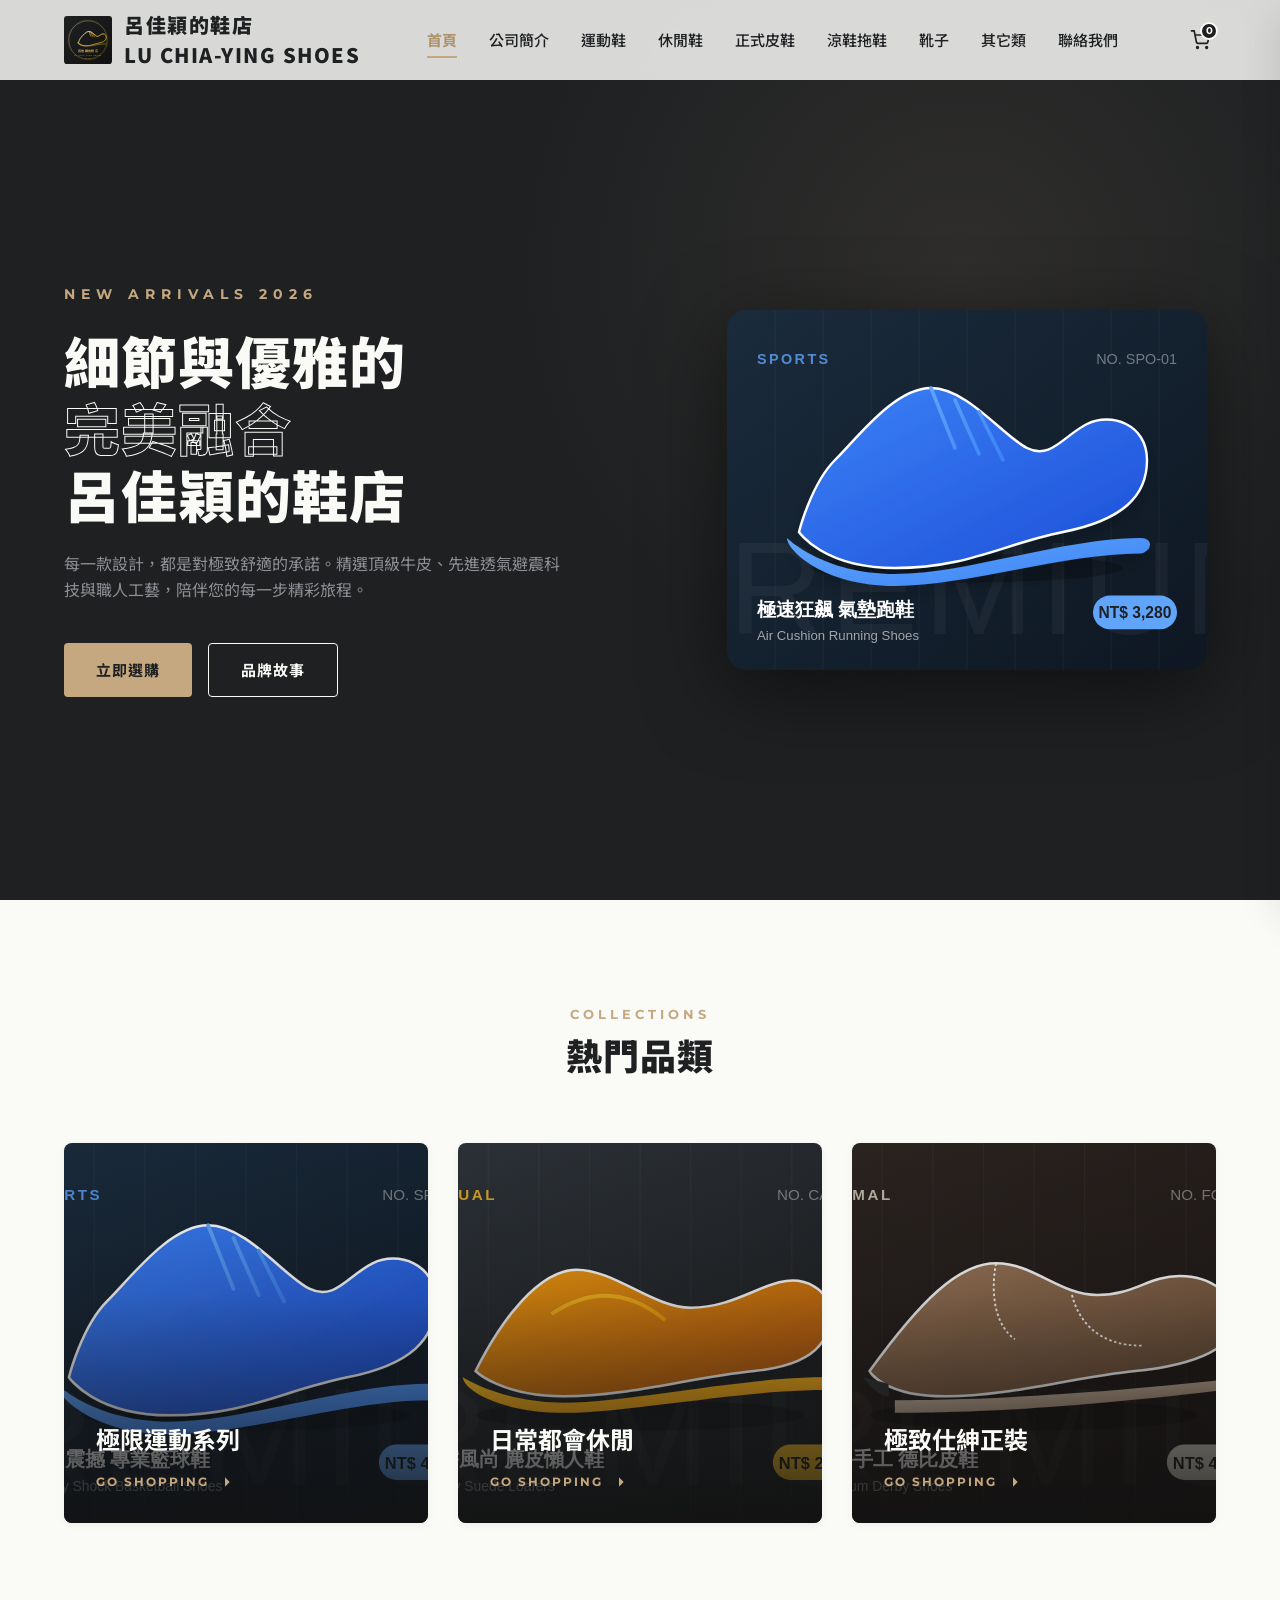
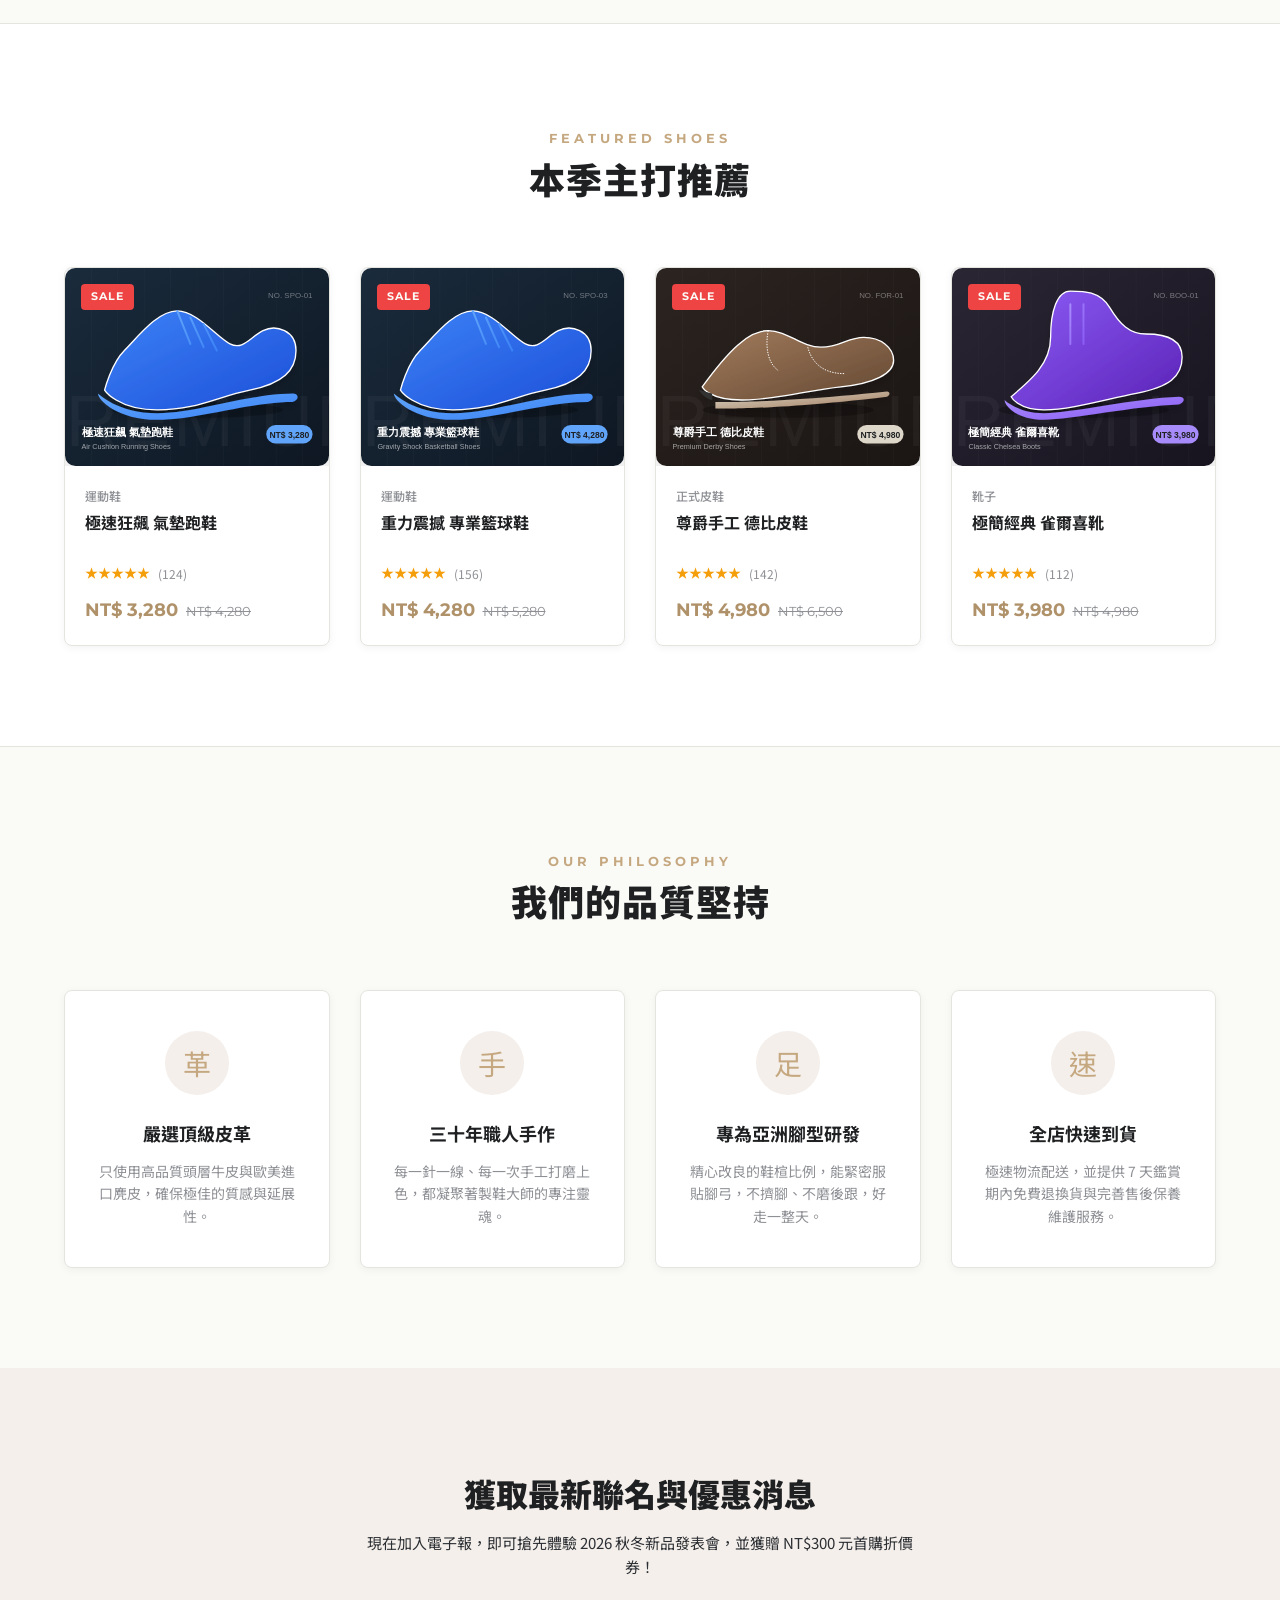
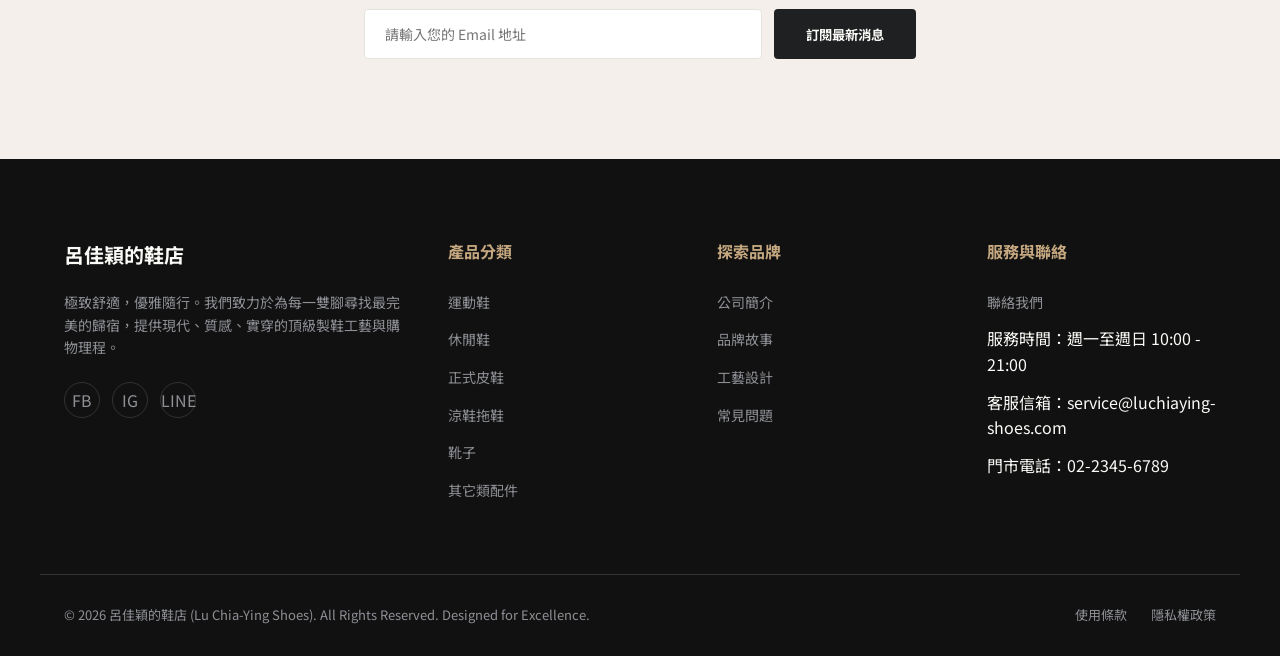
==== index.html @ e70932eb "Add files via upload" ====
<!DOCTYPE html>
<html lang="zh-TW">
<head>
  <meta charset="UTF-8">
  <meta name="viewport" content="width=device-width, initial-scale=1.0">
  <title>呂佳穎的鞋店 | 質感履精品館 - 每一雙好鞋都是完美的起點</title>
  <meta name="description" content="呂佳穎的鞋店為您精選頂級運動鞋、休閒鞋、正式皮鞋、涼鞋拖鞋與工裝靴。職人手工打造，兼具卓越舒適性與現代極簡美學。全店免運，立即選購！">
  <link rel="stylesheet" href="css/style.css">
  <link rel="icon" href="assets/images/brand_logo.svg" type="image/svg+xml">
</head>
<body id="page-home">

  <!-- Header -->
  <header>
    <div class="container navbar">
      <a href="index.html" class="logo">
        <img src="assets/images/brand_logo.svg" alt="呂佳穎的鞋店">
        <div>
          <span>呂佳穎的鞋店</span>
          <span class="logo-sub">LU CHIA-YING SHOES</span>
        </div>
      </a>
      <nav class="nav-links" id="nav-links">
        <a href="index.html" class="active" id="nav-home">首頁</a>
        <a href="about.html" id="nav-about">公司簡介</a>
        <a href="sports.html" id="nav-sports">運動鞋</a>
        <a href="casual.html" id="nav-casual">休閒鞋</a>
        <a href="formal.html" id="nav-formal">正式皮鞋</a>
        <a href="sandals.html" id="nav-sandals">涼鞋拖鞋</a>
        <a href="boots.html" id="nav-boots">靴子</a>
        <a href="others.html" id="nav-others">其它類</a>
        <a href="contact.html" id="nav-contact">聯絡我們</a>
      </nav>
      <div class="nav-actions">
        <a href="#" class="nav-btn" id="cart-open-btn">
          <svg xmlns="http://www.w3.org/2000/svg" viewBox="0 0 24 24" width="20" height="20" fill="none" stroke="currentColor" stroke-width="2">
            <circle cx="9" cy="21" r="1"/>
            <circle cx="20" cy="21" r="1"/>
            <path d="M1 1h4l2.68 13.39a2 2 0 0 0 2 1.61h9.72a2 2 0 0 0 2-1.61L23 6H6"/>
          </svg>
          <span class="cart-count">0</span>
        </a>
        <div class="menu-toggle" id="menu-toggle">
          <span></span>
          <span></span>
          <span></span>
        </div>
      </div>
    </div>
  </header>

  <!-- Hero Section -->
  <section class="hero">
    <div class="hero-bg-accent"></div>
    <div class="container hero-grid">
      <div class="hero-content">
        <div class="hero-subtitle">NEW ARRIVALS 2026</div>
        <h1 class="hero-title">
          細節與優雅的<span>完美融合</span>
          呂佳穎的鞋店
        </h1>
        <p class="hero-desc">
          每一款設計，都是對極致舒適的承諾。精選頂級牛皮、先進透氣避震科技與職人工藝，陪伴您的每一步精彩旅程。
        </p>
        <div class="btn-group">
          <a href="sports.html" class="btn btn-primary">立即選購</a>
          <a href="about.html" class="btn btn-outline">品牌故事</a>
        </div>
      </div>
      <div class="hero-image">
        <img src="assets/images/sports_1.svg" alt="主打鞋款">
      </div>
    </div>
  </section>

  <!-- Popular Collections -->
  <section class="section">
    <div class="container">
      <div class="section-title-wrap">
        <span class="section-subtitle">COLLECTIONS</span>
        <h2 class="section-title">熱門品類</h2>
      </div>
      <div class="collections-grid">
        <div class="collection-card" onclick="window.location.href='sports.html'">
          <img src="assets/images/sports_3.svg" class="collection-img" alt="運動系列">
          <div class="collection-overlay">
            <h3 class="collection-title">極限運動系列</h3>
            <span class="collection-link">GO SHOPPING <svg viewBox="0 0 24 24"><path d="M5 12h14M12 5l7 7-7 7"/></svg></span>
          </div>
        </div>
        <div class="collection-card" onclick="window.location.href='casual.html'">
          <img src="assets/images/casual_2.svg" class="collection-img" alt="日常休閒">
          <div class="collection-overlay">
            <h3 class="collection-title">日常都會休閒</h3>
            <span class="collection-link">GO SHOPPING <svg viewBox="0 0 24 24"><path d="M5 12h14M12 5l7 7-7 7"/></svg></span>
          </div>
        </div>
        <div class="collection-card" onclick="window.location.href='formal.html'">
          <img src="assets/images/formal_1.svg" class="collection-img" alt="商務正裝">
          <div class="collection-overlay">
            <h3 class="collection-title">極致仕紳正裝</h3>
            <span class="collection-link">GO SHOPPING <svg viewBox="0 0 24 24"><path d="M5 12h14M12 5l7 7-7 7"/></svg></span>
          </div>
        </div>
      </div>
    </div>
  </section>

  <!-- Featured Products -->
  <section class="section" style="background-color: var(--bg-white); border-top: 1px solid var(--border-color); border-bottom: 1px solid var(--border-color);">
    <div class="container">
      <div class="section-title-wrap">
        <span class="section-subtitle">FEATURED SHOES</span>
        <h2 class="section-title">本季主打推薦</h2>
      </div>
      <div class="products-grid" id="featured-products-grid">
        <!-- Rendered dynamically by main.js -->
      </div>
    </div>
  </section>

  <!-- Brand Philosophy / Core Values -->
  <section class="section">
    <div class="container">
      <div class="section-title-wrap">
        <span class="section-subtitle">OUR PHILOSOPHY</span>
        <h2 class="section-title">我們的品質堅持</h2>
      </div>
      <div class="features-grid">
        <div class="feature-item">
          <div class="feature-icon">革</div>
          <h3 class="feature-title">嚴選頂級皮革</h3>
          <p class="feature-desc">只使用高品質頭層牛皮與歐美進口麂皮，確保極佳的質感與延展性。</p>
        </div>
        <div class="feature-item">
          <div class="feature-icon">手</div>
          <h3 class="feature-title">三十年職人手作</h3>
          <p class="feature-desc">每一針一線、每一次手工打磨上色，都凝聚著製鞋大師的專注靈魂。</p>
        </div>
        <div class="feature-item">
          <div class="feature-icon">足</div>
          <h3 class="feature-title">專為亞洲腳型研發</h3>
          <p class="feature-desc">精心改良的鞋楦比例，能緊密服貼腳弓，不擠腳、不磨後跟，好走一整天。</p>
        </div>
        <div class="feature-item">
          <div class="feature-icon">速</div>
          <h3 class="feature-title">全店快速到貨</h3>
          <p class="feature-desc">極速物流配送，並提供 7 天鑑賞期內免費退換貨與完善售後保養維護服務。</p>
        </div>
      </div>
    </div>
  </section>

  <!-- Newsletter Section -->
  <section class="section newsletter">
    <div class="container newsletter-wrap">
      <h3>獲取最新聯名與優惠消息</h3>
      <p>現在加入電子報，即可搶先體驗 2026 秋冬新品發表會，並獲贈 NT$300 元首購折價券！</p>
      <form class="newsletter-form">
        <input type="email" placeholder="請輸入您的 Email 地址" required>
        <button type="submit">訂閱最新消息</button>
      </form>
    </div>
  </section>

  <!-- Footer -->
  <footer>
    <div class="container footer-grid">
      <div class="footer-about">
        <h4>呂佳穎的鞋店</h4>
        <p>極致舒適，優雅隨行。我們致力於為每一雙腳尋找最完美的歸宿，提供現代、質感、實穿的頂級製鞋工藝與購物理程。</p>
        <div class="footer-socials">
          <a href="#" class="social-link">FB</a>
          <a href="#" class="social-link">IG</a>
          <a href="#" class="social-link">LINE</a>
        </div>
      </div>
      <div class="footer-links-col">
        <h5>產品分類</h5>
        <ul>
          <li><a href="sports.html">運動鞋</a></li>
          <li><a href="casual.html">休閒鞋</a></li>
          <li><a href="formal.html">正式皮鞋</a></li>
          <li><a href="sandals.html">涼鞋拖鞋</a></li>
          <li><a href="boots.html">靴子</a></li>
          <li><a href="others.html">其它類配件</a></li>
        </ul>
      </div>
      <div class="footer-links-col">
        <h5>探索品牌</h5>
        <ul>
          <li><a href="about.html">公司簡介</a></li>
          <li><a href="about.html#story">品牌故事</a></li>
          <li><a href="about.html#philosophy">工藝設計</a></li>
          <li><a href="contact.html#faq">常見問題</a></li>
        </ul>
      </div>
      <div class="footer-links-col">
        <h5>服務與聯絡</h5>
        <ul>
          <li><a href="contact.html">聯絡我們</a></li>
          <li>服務時間：週一至週日 10:00 - 21:00</li>
          <li>客服信箱：service@luchiaying-shoes.com</li>
          <li>門市電話：02-2345-6789</li>
        </ul>
      </div>
    </div>
    <div class="container footer-bottom">
      <p>&copy; 2026 呂佳穎的鞋店 (Lu Chia-Ying Shoes). All Rights Reserved. Designed for Excellence.</p>
      <div class="footer-bottom-links">
        <a href="#">使用條款</a>
        <a href="#">隱私權政策</a>
      </div>
    </div>
  </footer>

  <!-- Cart Drawer Overlay -->
  <div class="cart-drawer-overlay" id="cart-drawer-overlay"></div>

  <!-- Cart Drawer -->
  <div class="cart-drawer" id="cart-drawer">
    <div class="cart-header">
      <span class="cart-title">購物車清單</span>
      <span class="cart-close-btn" id="cart-close-btn">&times;</span>
    </div>
    <div class="cart-items-wrap" id="cart-items-wrap">
      <!-- Dynamic cart items -->
    </div>
    <div class="cart-footer">
      <div class="cart-subtotal">
        <span>商品小計:</span>
        <span class="cart-subtotal-price" id="cart-subtotal-price">NT$ 0</span>
      </div>
      <button class="btn btn-checkout" id="checkout-btn">立即結帳</button>
    </div>
  </div>

  <!-- Scripts -->
  <script src="js/products-data.js"></script>
  <script src="js/main.js"></script>
</body>
</html>
---- css/style.css ----
/* import Google Fonts for Montserrat & Noto Sans TC */
@import url('https://fonts.googleapis.com/css2?family=Montserrat:wght@300;400;500;600;700;800;900&family=Noto+Sans+TC:wght@300;400;500;700;900&display=swap');

:root {
  --primary: #1E2022;
  --primary-light: #2C2F33;
  --accent: #C5A880;
  --accent-hover: #B0926A;
  --accent-light: #F4EFEB;
  --bg-light: #FAFAF7;
  --bg-white: #FFFFFF;
  --bg-dark: #111111;
  --text-dark: #1E2022;
  --text-light: #FAFAF7;
  --text-muted: #8E9095;
  --border-color: #E5E5E0;
  --border-color-dark: #333333;
  
  --font-en: 'Montserrat', sans-serif;
  --font-zh: 'Noto Sans TC', sans-serif;
  
  --transition: all 0.3s cubic-bezier(0.4, 0, 0.2, 1);
  --shadow-sm: 0 2px 8px rgba(0,0,0,0.05);
  --shadow-md: 0 8px 24px rgba(0,0,0,0.08);
  --shadow-lg: 0 16px 40px rgba(0,0,0,0.12);
  --blur: blur(12px);
}

/* Base Styles */
* {
  box-sizing: border-box;
  margin: 0;
  padding: 0;
}

body {
  font-family: var(--font-zh);
  background-color: var(--bg-light);
  color: var(--text-dark);
  line-height: 1.6;
  overflow-x: hidden;
}

a {
  text-decoration: none;
  color: inherit;
  transition: var(--transition);
}

ul {
  list-style: none;
}

img, svg {
  max-width: 100%;
  height: auto;
  display: block;
}

button, input, select, textarea {
  font-family: inherit;
  border: none;
  outline: none;
  background: none;
}

/* Custom Scrollbar */
::-webkit-scrollbar {
  width: 8px;
}
::-webkit-scrollbar-track {
  background: var(--bg-light);
}
::-webkit-scrollbar-thumb {
  background: var(--text-muted);
  border-radius: 4px;
}
::-webkit-scrollbar-thumb:hover {
  background: var(--primary);
}

/* Typography Utility */
.en {
  font-family: var(--font-en);
}

/* Container */
.container {
  width: 100%;
  max-width: 1200px;
  margin: 0 auto;
  padding: 0 24px;
}

/* Header & Navigation */
header {
  position: fixed;
  top: 0;
  left: 0;
  width: 100%;
  z-index: 100;
  background: rgba(250, 250, 247, 0.85);
  backdrop-filter: var(--blur);
  -webkit-backdrop-filter: var(--blur);
  border-bottom: 1px border var(--border-color);
  transition: var(--transition);
}

header.scrolled {
  background: rgba(250, 250, 247, 0.95);
  box-shadow: var(--shadow-sm);
  padding: 8px 0;
}

header .navbar {
  display: flex;
  justify-content: space-between;
  align-items: center;
  height: 80px;
  transition: var(--transition);
}

header.scrolled .navbar {
  height: 64px;
}

.logo {
  display: flex;
  align-items: center;
  gap: 12px;
}

.logo img, .logo svg {
  height: 48px;
  width: 48px;
}

.logo span {
  font-size: 20px;
  font-weight: 900;
  letter-spacing: 1.5px;
  color: var(--primary);
}

.logo-sub {
  font-size: 10px;
  display: block;
  font-weight: 500;
  letter-spacing: 3px;
  color: var(--text-muted);
  margin-top: -2px;
}

.nav-links {
  display: flex;
  align-items: center;
  gap: 32px;
}

.nav-links a {
  font-size: 15px;
  font-weight: 500;
  color: var(--primary);
  position: relative;
  padding: 6px 0;
}

.nav-links a::after {
  content: '';
  position: absolute;
  bottom: 0;
  left: 0;
  width: 0;
  height: 2px;
  background-color: var(--accent);
  transition: var(--transition);
}

.nav-links a:hover::after,
.nav-links a.active::after {
  width: 100%;
}

.nav-links a.active {
  color: var(--accent-hover);
  font-weight: 700;
}

.nav-actions {
  display: flex;
  align-items: center;
  gap: 20px;
}

.nav-btn {
  font-size: 20px;
  color: var(--primary);
  cursor: pointer;
  position: relative;
  padding: 6px;
  border-radius: 50%;
  transition: var(--transition);
}

.nav-btn:hover {
  background-color: rgba(0,0,0,0.05);
  color: var(--accent);
}

.cart-count {
  position: absolute;
  top: -2px;
  right: -2px;
  background-color: var(--primary);
  color: var(--bg-light);
  font-family: var(--font-en);
  font-size: 10px;
  font-weight: 700;
  width: 18px;
  height: 18px;
  border-radius: 50%;
  display: flex;
  align-items: center;
  justify-content: center;
  border: 2px solid var(--bg-light);
  transition: var(--transition);
}

.menu-toggle {
  display: none;
  flex-direction: column;
  gap: 6px;
  cursor: pointer;
}

.menu-toggle span {
  display: block;
  width: 24px;
  height: 2px;
  background-color: var(--primary);
  transition: var(--transition);
}

/* Hero Section */
.hero {
  position: relative;
  height: 100vh;
  min-height: 600px;
  background-color: var(--primary);
  color: var(--text-light);
  display: flex;
  align-items: center;
  overflow: hidden;
  padding-top: 80px;
}

.hero-bg-accent {
  position: absolute;
  top: -20%;
  right: -10%;
  width: 70vw;
  height: 70vw;
  background: radial-gradient(circle, rgba(197, 168, 128, 0.1) 0%, rgba(0,0,0,0) 70%);
  z-index: 1;
}

.hero-grid {
  display: grid;
  grid-template-columns: 1.1fr 0.9fr;
  align-items: center;
  gap: 48px;
  position: relative;
  z-index: 2;
  width: 100%;
}

.hero-content {
  opacity: 0;
  transform: translateY(30px);
  animation: slideUp 1s 0.2s forwards cubic-bezier(0.4, 0, 0.2, 1);
}

.hero-subtitle {
  font-family: var(--font-en);
  font-weight: 700;
  font-size: 14px;
  letter-spacing: 6px;
  color: var(--accent);
  margin-bottom: 20px;
  text-transform: uppercase;
}

.hero-title {
  font-size: 56px;
  line-height: 1.2;
  font-weight: 900;
  margin-bottom: 24px;
  letter-spacing: 1px;
}

.hero-title span {
  display: block;
  color: transparent;
  -webkit-text-stroke: 1px var(--text-light);
}

.hero-desc {
  font-size: 16px;
  color: var(--text-muted);
  margin-bottom: 40px;
  max-width: 500px;
}

.btn-group {
  display: flex;
  gap: 16px;
}

.btn {
  display: inline-flex;
  align-items: center;
  justify-content: center;
  padding: 14px 32px;
  border-radius: 4px;
  font-weight: 700;
  font-size: 15px;
  letter-spacing: 1px;
  cursor: pointer;
  transition: var(--transition);
}

.btn-primary {
  background-color: var(--accent);
  color: var(--primary);
}

.btn-primary:hover {
  background-color: var(--accent-hover);
  transform: translateY(-2px);
  box-shadow: 0 8px 20px rgba(197, 168, 128, 0.3);
}

.btn-outline {
  border: 1.5px solid var(--text-light);
  color: var(--text-light);
}

.btn-outline:hover {
  background-color: var(--text-light);
  color: var(--primary);
  transform: translateY(-2px);
}

.hero-image {
  position: relative;
  display: flex;
  justify-content: center;
  align-items: center;
  opacity: 0;
  transform: scale(0.9);
  animation: fadeIn 1s 0.5s forwards cubic-bezier(0.4, 0, 0.2, 1);
}

.hero-image img, .hero-image svg {
  width: 100%;
  max-width: 480px;
  filter: drop-shadow(0 20px 40px rgba(0,0,0,0.5));
  animation: float 6s ease-in-out infinite;
}

/* Section Common Styling */
.section {
  padding: 100px 0;
}

.section-title-wrap {
  text-align: center;
  margin-bottom: 60px;
}

.section-subtitle {
  font-family: var(--font-en);
  font-size: 13px;
  font-weight: 700;
  color: var(--accent);
  letter-spacing: 4px;
  margin-bottom: 12px;
  text-transform: uppercase;
}

.section-title {
  font-size: 36px;
  font-weight: 900;
  color: var(--primary);
  letter-spacing: 1px;
}

/* Category Quick Navigation on Homepage */
.collections-grid {
  display: grid;
  grid-template-columns: repeat(3, 1fr);
  gap: 30px;
}

.collection-card {
  position: relative;
  height: 380px;
  border-radius: 8px;
  overflow: hidden;
  box-shadow: var(--shadow-sm);
  cursor: pointer;
}

.collection-img {
  width: 100%;
  height: 100%;
  object-fit: cover;
  transition: var(--transition);
}

.collection-card:hover .collection-img {
  transform: scale(1.08);
}

.collection-overlay {
  position: absolute;
  top: 0;
  left: 0;
  width: 100%;
  height: 100%;
  background: linear-gradient(0deg, rgba(17,17,17,0.85) 0%, rgba(17,17,17,0.2) 60%, rgba(17,17,17,0) 100%);
  display: flex;
  flex-direction: column;
  justify-content: flex-end;
  padding: 32px;
}

.collection-title {
  font-size: 24px;
  font-weight: 700;
  color: var(--text-light);
  margin-bottom: 6px;
}

.collection-link {
  font-family: var(--font-en);
  font-size: 12px;
  font-weight: 700;
  color: var(--accent);
  letter-spacing: 2px;
  display: inline-flex;
  align-items: center;
  gap: 8px;
  margin-top: 8px;
}

.collection-link svg {
  width: 16px;
  height: 16px;
  fill: currentColor;
  transition: var(--transition);
}

.collection-card:hover .collection-link svg {
  transform: translateX(4px);
}

/* Feature/Philosophy Section */
.features-grid {
  display: grid;
  grid-template-columns: repeat(4, 1fr);
  gap: 30px;
}

.feature-item {
  background: var(--bg-white);
  padding: 40px 30px;
  border-radius: 8px;
  box-shadow: var(--shadow-sm);
  text-align: center;
  transition: var(--transition);
  border: 1px solid var(--border-color);
}

.feature-item:hover {
  transform: translateY(-8px);
  box-shadow: var(--shadow-md);
  border-color: var(--accent);
}

.feature-icon {
  width: 64px;
  height: 64px;
  background-color: var(--accent-light);
  color: var(--accent);
  border-radius: 50%;
  display: flex;
  align-items: center;
  justify-content: center;
  margin: 0 auto 24px;
  font-size: 28px;
  transition: var(--transition);
}

.feature-item:hover .feature-icon {
  background-color: var(--accent);
  color: var(--primary);
}

.feature-title {
  font-size: 18px;
  font-weight: 700;
  margin-bottom: 12px;
  color: var(--primary);
}

.feature-desc {
  font-size: 14px;
  color: var(--text-muted);
}

/* Product Card Component */
.products-grid {
  display: grid;
  grid-template-columns: repeat(4, 1fr);
  gap: 30px;
}

.product-card {
  background: var(--bg-white);
  border-radius: 8px;
  overflow: hidden;
  box-shadow: var(--shadow-sm);
  border: 1px solid var(--border-color);
  transition: var(--transition);
  position: relative;
  display: flex;
  flex-direction: column;
  height: 100%;
}

.product-card:hover {
  transform: translateY(-8px);
  box-shadow: var(--shadow-lg);
  border-color: var(--accent);
}

.product-image-wrap {
  position: relative;
  aspect-ratio: 4/3;
  width: 100%;
  overflow: hidden;
  background-color: #f0f0f0;
}

.product-image-wrap img, .product-image-wrap svg {
  width: 100%;
  height: 100%;
  object-fit: cover;
  transition: var(--transition);
}

.product-card:hover .product-image-wrap img,
.product-card:hover .product-image-wrap svg {
  transform: scale(1.08);
}

.product-badge {
  position: absolute;
  top: 16px;
  left: 16px;
  background-color: var(--accent);
  color: var(--primary);
  font-family: var(--font-en);
  font-weight: 700;
  font-size: 11px;
  padding: 4px 10px;
  border-radius: 4px;
  letter-spacing: 1px;
  z-index: 2;
}

.product-badge-sale {
  background-color: #EF4444;
  color: var(--bg-light);
}

.product-actions-overlay {
  position: absolute;
  bottom: 0;
  left: 0;
  width: 100%;
  background: linear-gradient(0deg, rgba(0,0,0,0.6) 0%, rgba(0,0,0,0) 100%);
  display: flex;
  justify-content: center;
  gap: 12px;
  padding: 20px;
  opacity: 0;
  transform: translateY(20px);
  transition: var(--transition);
  z-index: 3;
}

.product-card:hover .product-actions-overlay {
  opacity: 1;
  transform: translateY(0);
}

.overlay-btn {
  background-color: var(--bg-white);
  color: var(--primary);
  width: 44px;
  height: 44px;
  border-radius: 50%;
  display: flex;
  align-items: center;
  justify-content: center;
  cursor: pointer;
  box-shadow: var(--shadow-sm);
  transition: var(--transition);
  font-size: 16px;
}

.overlay-btn:hover {
  background-color: var(--accent);
  color: var(--primary);
  transform: scale(1.1);
}

.product-info {
  padding: 20px;
  display: flex;
  flex-direction: column;
  flex-grow: 1;
}

.product-cat {
  font-size: 12px;
  font-weight: 500;
  color: var(--text-muted);
  margin-bottom: 6px;
}

.product-name {
  font-size: 16px;
  font-weight: 700;
  color: var(--primary);
  margin-bottom: 8px;
  line-height: 1.4;
  height: 44px;
  display: -webkit-box;
  -webkit-line-clamp: 2;
  -webkit-box-orient: vertical;
  overflow: hidden;
}

.product-rating {
  display: flex;
  align-items: center;
  gap: 4px;
  margin-bottom: 12px;
  font-size: 13px;
  color: #F59E0B;
}

.product-rating span {
  color: var(--text-muted);
  font-size: 12px;
  margin-left: 4px;
}

.product-price-row {
  display: flex;
  align-items: baseline;
  gap: 8px;
  margin-top: auto;
}

.price-current {
  font-family: var(--font-en);
  font-weight: 700;
  font-size: 18px;
  color: var(--accent-hover);
}

.price-original {
  font-family: var(--font-en);
  font-size: 13px;
  color: var(--text-muted);
  text-decoration: line-through;
}

/* Category Filter Layout */
.shop-layout {
  display: grid;
  grid-template-columns: 260px 1fr;
  gap: 40px;
  margin-top: 40px;
}

.shop-sidebar {
  background: var(--bg-white);
  padding: 30px;
  border-radius: 8px;
  border: 1px solid var(--border-color);
  height: fit-content;
}

.sidebar-widget {
  margin-bottom: 30px;
}

.sidebar-widget:last-child {
  margin-bottom: 0;
}

.widget-title {
  font-size: 16px;
  font-weight: 700;
  color: var(--primary);
  margin-bottom: 20px;
  padding-bottom: 10px;
  border-bottom: 2px solid var(--border-color);
}

.search-box {
  position: relative;
}

.search-box input {
  width: 100%;
  padding: 12px 40px 12px 16px;
  border: 1.5px solid var(--border-color);
  border-radius: 4px;
  font-size: 14px;
  transition: var(--transition);
  background: var(--bg-light);
}

.search-box input:focus {
  border-color: var(--accent);
  background: var(--bg-white);
}

.search-box button {
  position: absolute;
  right: 12px;
  top: 50%;
  transform: translateY(-50%);
  color: var(--text-muted);
  cursor: pointer;
}

.filter-list li {
  margin-bottom: 12px;
}

.filter-list li:last-child {
  margin-bottom: 0;
}

.filter-link {
  display: flex;
  justify-content: space-between;
  font-size: 14px;
  color: var(--text-dark);
  font-weight: 500;
}

.filter-link.active, .filter-link:hover {
  color: var(--accent-hover);
  font-weight: 700;
}

.filter-link span:last-child {
  color: var(--text-muted);
  font-size: 12px;
}

.price-slider-wrap {
  padding: 10px 0;
}

.price-slider-wrap input {
  width: 100%;
  margin-bottom: 12px;
  accent-color: var(--accent);
}

.price-label {
  display: flex;
  justify-content: space-between;
  font-family: var(--font-en);
  font-size: 13px;
  font-weight: 600;
  color: var(--primary);
}

.shop-content-header {
  display: flex;
  justify-content: space-between;
  align-items: center;
  margin-bottom: 24px;
}

.results-count {
  font-size: 14px;
  color: var(--text-muted);
}

.sort-select {
  padding: 8px 16px;
  border: 1.5px solid var(--border-color);
  border-radius: 4px;
  font-size: 14px;
  background: var(--bg-white);
  cursor: pointer;
  transition: var(--transition);
}

.sort-select:focus {
  border-color: var(--accent);
}

/* Product Detail Page Layout */
.detail-grid {
  display: grid;
  grid-template-columns: 1.1fr 0.9fr;
  gap: 60px;
  align-items: start;
}

.detail-gallery {
  background: var(--bg-white);
  padding: 40px;
  border-radius: 12px;
  border: 1px solid var(--border-color);
  box-shadow: var(--shadow-sm);
  display: flex;
  align-items: center;
  justify-content: center;
  position: sticky;
  top: 120px;
}

.detail-gallery img, .detail-gallery svg {
  width: 100%;
  max-width: 480px;
  height: auto;
  filter: drop-shadow(0 15px 30px rgba(0,0,0,0.1));
  transition: var(--transition);
}

.detail-info {
  display: flex;
  flex-direction: column;
}

.detail-tag {
  font-family: var(--font-en);
  font-size: 12px;
  font-weight: 700;
  letter-spacing: 3px;
  color: var(--accent);
  margin-bottom: 8px;
  text-transform: uppercase;
}

.detail-name {
  font-size: 32px;
  font-weight: 900;
  color: var(--primary);
  line-height: 1.3;
  margin-bottom: 8px;
}

.detail-enname {
  font-family: var(--font-en);
  font-size: 16px;
  color: var(--text-muted);
  margin-bottom: 20px;
}

.detail-meta {
  display: flex;
  align-items: center;
  gap: 24px;
  border-bottom: 1px solid var(--border-color);
  padding-bottom: 20px;
  margin-bottom: 24px;
}

.detail-price-row {
  display: flex;
  align-items: baseline;
  gap: 16px;
  margin-bottom: 24px;
}

.detail-price {
  font-family: var(--font-en);
  font-size: 28px;
  font-weight: 800;
  color: var(--accent-hover);
}

.detail-price-original {
  font-family: var(--font-en);
  font-size: 16px;
  color: var(--text-muted);
  text-decoration: line-through;
}

.detail-desc {
  font-size: 15px;
  color: var(--primary-light);
  margin-bottom: 30px;
}

.option-group {
  margin-bottom: 24px;
}

.option-title {
  font-size: 14px;
  font-weight: 700;
  color: var(--primary);
  margin-bottom: 12px;
}

.color-swatches {
  display: flex;
  gap: 12px;
}

.color-swatch {
  width: 36px;
  height: 36px;
  border-radius: 50%;
  cursor: pointer;
  border: 2px solid var(--bg-white);
  box-shadow: 0 0 0 1px var(--border-color);
  transition: var(--transition);
}

.color-swatch:hover, .color-swatch.active {
  box-shadow: 0 0 0 2px var(--accent);
  transform: scale(1.1);
}

.size-options {
  display: flex;
  flex-wrap: wrap;
  gap: 10px;
}

.size-option {
  padding: 10px 20px;
  border: 1.5px solid var(--border-color);
  border-radius: 4px;
  font-family: var(--font-en);
  font-size: 14px;
  font-weight: 600;
  cursor: pointer;
  transition: var(--transition);
}

.size-option:hover, .size-option.active {
  border-color: var(--accent);
  background-color: var(--accent-light);
  color: var(--accent-hover);
}

.quantity-add-row {
  display: flex;
  gap: 16px;
  margin-top: 32px;
  margin-bottom: 40px;
}

.quantity-selector {
  display: flex;
  align-items: center;
  border: 1.5px solid var(--border-color);
  border-radius: 4px;
  background: var(--bg-white);
  height: 52px;
}

.qty-btn {
  width: 44px;
  height: 100%;
  display: flex;
  align-items: center;
  justify-content: center;
  cursor: pointer;
  font-size: 16px;
  font-weight: 700;
  color: var(--primary);
  transition: var(--transition);
}

.qty-btn:hover {
  background-color: var(--bg-light);
}

.qty-val {
  width: 40px;
  text-align: center;
  font-family: var(--font-en);
  font-weight: 700;
  font-size: 15px;
}

.btn-add-cart {
  flex-grow: 1;
  background-color: var(--primary);
  color: var(--bg-light);
  height: 52px;
}

.btn-add-cart:hover {
  background-color: var(--accent);
  color: var(--primary);
  transform: translateY(-2px);
  box-shadow: var(--shadow-md);
}

.detail-features-list {
  background: var(--accent-light);
  padding: 30px;
  border-radius: 8px;
}

.detail-features-list h4 {
  font-size: 16px;
  font-weight: 700;
  color: var(--primary);
  margin-bottom: 16px;
}

.detail-features-list ul {
  display: grid;
  gap: 12px;
}

.detail-features-list li {
  font-size: 14px;
  display: flex;
  align-items: flex-start;
  gap: 8px;
}

.detail-features-list li::before {
  content: '✓';
  color: var(--accent-hover);
  font-weight: 700;
}

/* About Page (Brand Story) Styling */
.about-hero {
  height: 50vh;
  min-height: 400px;
  background-color: var(--primary);
  color: var(--text-light);
  display: flex;
  align-items: center;
  justify-content: center;
  text-align: center;
  position: relative;
  padding-top: 80px;
}

.about-hero-content {
  z-index: 2;
}

.about-story {
  display: grid;
  grid-template-columns: 0.9fr 1.1fr;
  gap: 60px;
  align-items: center;
}

.about-img-frame {
  position: relative;
  border-radius: 12px;
  overflow: hidden;
  box-shadow: var(--shadow-lg);
}

.about-img-frame::after {
  content: '';
  position: absolute;
  top: 15px;
  left: 15px;
  right: 15px;
  bottom: 15px;
  border: 1.5px solid var(--accent);
  border-radius: 8px;
  pointer-events: none;
}

.about-text h3 {
  font-size: 28px;
  font-weight: 800;
  color: var(--primary);
  margin-bottom: 20px;
}

.about-text p {
  font-size: 16px;
  color: var(--primary-light);
  margin-bottom: 20px;
}

/* Contact Page Form & Layout */
.contact-grid {
  display: grid;
  grid-template-columns: 0.9fr 1.1fr;
  gap: 60px;
  align-items: start;
}

.contact-info-card {
  background: var(--primary);
  color: var(--text-light);
  padding: 48px;
  border-radius: 8px;
  box-shadow: var(--shadow-lg);
}

.contact-info-card h3 {
  font-size: 24px;
  font-weight: 700;
  color: var(--accent);
  margin-bottom: 24px;
}

.info-item {
  display: flex;
  gap: 16px;
  margin-bottom: 30px;
}

.info-icon {
  font-size: 20px;
  color: var(--accent);
}

.info-item h4 {
  font-size: 15px;
  font-weight: 700;
  margin-bottom: 6px;
}

.info-item p {
  font-size: 14px;
  color: var(--text-muted);
}

.hours-grid {
  display: grid;
  gap: 10px;
  margin-top: 30px;
  padding-top: 30px;
  border-top: 1px solid var(--border-color-dark);
}

.hours-row {
  display: flex;
  justify-content: space-between;
  font-size: 14px;
}

.contact-form-wrap {
  background: var(--bg-white);
  padding: 48px;
  border-radius: 8px;
  box-shadow: var(--shadow-sm);
  border: 1px solid var(--border-color);
}

.contact-form-wrap h3 {
  font-size: 24px;
  font-weight: 700;
  margin-bottom: 30px;
  color: var(--primary);
}

.form-group {
  margin-bottom: 20px;
}

.form-group label {
  display: block;
  font-size: 13px;
  font-weight: 700;
  color: var(--primary);
  margin-bottom: 8px;
}

.form-group input, .form-group select, .form-group textarea {
  width: 100%;
  padding: 12px 16px;
  border: 1.5px solid var(--border-color);
  border-radius: 4px;
  background: var(--bg-light);
  font-size: 14px;
  transition: var(--transition);
}

.form-group input:focus, .form-group select:focus, .form-group textarea:focus {
  border-color: var(--accent);
  background: var(--bg-white);
}

.btn-submit {
  width: 100%;
  background: var(--primary);
  color: var(--bg-light);
  height: 52px;
}

.btn-submit:hover {
  background: var(--accent);
  color: var(--primary);
}

/* FAQ Accordion */
.faq-wrap {
  max-width: 800px;
  margin: 60px auto 0;
}

.faq-item {
  background: var(--bg-white);
  border: 1px solid var(--border-color);
  border-radius: 6px;
  margin-bottom: 16px;
  overflow: hidden;
  transition: var(--transition);
}

.faq-header {
  padding: 20px 24px;
  display: flex;
  justify-content: space-between;
  align-items: center;
  cursor: pointer;
  font-weight: 700;
  color: var(--primary);
}

.faq-header:hover {
  background-color: var(--accent-light);
}

.faq-icon {
  font-size: 18px;
  transition: var(--transition);
}

.faq-item.active .faq-icon {
  transform: rotate(45deg);
  color: var(--accent-hover);
}

.faq-body {
  padding: 0 24px;
  max-height: 0;
  overflow: hidden;
  transition: max-height 0.3s ease-out;
  color: var(--primary-light);
  font-size: 14px;
}

.faq-item.active .faq-body {
  padding: 0 24px 20px;
  max-height: 200px;
}

/* Shopping Cart Drawer */
.cart-drawer-overlay {
  position: fixed;
  top: 0;
  left: 0;
  width: 100%;
  height: 100%;
  background: rgba(0,0,0,0.5);
  backdrop-filter: blur(4px);
  z-index: 200;
  opacity: 0;
  visibility: hidden;
  transition: var(--transition);
}

.cart-drawer-overlay.open {
  opacity: 1;
  visibility: visible;
}

.cart-drawer {
  position: fixed;
  top: 0;
  right: -420px;
  width: 100%;
  max-width: 420px;
  height: 100%;
  background: var(--bg-white);
  box-shadow: var(--shadow-lg);
  z-index: 201;
  display: flex;
  flex-direction: column;
  transition: right 0.4s cubic-bezier(0.4, 0, 0.2, 1);
}

.cart-drawer.open {
  right: 0;
}

.cart-header {
  padding: 24px;
  border-bottom: 1px solid var(--border-color);
  display: flex;
  justify-content: space-between;
  align-items: center;
}

.cart-title {
  font-size: 18px;
  font-weight: 700;
  color: var(--primary);
}

.cart-close-btn {
  font-size: 24px;
  cursor: pointer;
  transition: var(--transition);
  color: var(--text-muted);
}

.cart-close-btn:hover {
  color: var(--primary);
}

.cart-items-wrap {
  flex-grow: 1;
  overflow-y: auto;
  padding: 24px;
}

.cart-empty-message {
  text-align: center;
  color: var(--text-muted);
  margin-top: 60px;
}

.cart-empty-message svg {
  margin: 0 auto 16px;
  opacity: 0.3;
}

.cart-item {
  display: grid;
  grid-template-columns: 80px 1fr auto;
  gap: 16px;
  padding-bottom: 20px;
  margin-bottom: 20px;
  border-bottom: 1px solid var(--border-color);
  align-items: center;
}

.cart-item-img {
  width: 80px;
  height: 60px;
  background-color: var(--bg-light);
  border-radius: 4px;
  overflow: hidden;
}

.cart-item-img img, .cart-item-img svg {
  width: 100%;
  height: 100%;
  object-fit: cover;
}

.cart-item-details {
  display: flex;
  flex-direction: column;
}

.cart-item-name {
  font-size: 14px;
  font-weight: 700;
  color: var(--primary);
  margin-bottom: 4px;
}

.cart-item-meta {
  font-size: 11px;
  color: var(--text-muted);
  margin-bottom: 8px;
}

.cart-item-price-row {
  display: flex;
  align-items: center;
  gap: 12px;
}

.cart-item-qty {
  display: flex;
  align-items: center;
  border: 1px solid var(--border-color);
  border-radius: 4px;
}

.cart-item-qty-btn {
  width: 24px;
  height: 24px;
  display: flex;
  align-items: center;
  justify-content: center;
  font-size: 12px;
  cursor: pointer;
}

.cart-item-qty-val {
  width: 24px;
  text-align: center;
  font-size: 12px;
  font-family: var(--font-en);
  font-weight: 600;
}

.cart-item-price {
  font-family: var(--font-en);
  font-size: 14px;
  font-weight: 700;
  color: var(--accent-hover);
}

.cart-item-remove {
  color: var(--text-muted);
  cursor: pointer;
  transition: var(--transition);
}

.cart-item-remove:hover {
  color: #EF4444;
}

.cart-footer {
  padding: 24px;
  border-top: 1px solid var(--border-color);
  background-color: var(--bg-light);
}

.cart-subtotal {
  display: flex;
  justify-content: space-between;
  margin-bottom: 16px;
  font-weight: 700;
}

.cart-subtotal-price {
  font-family: var(--font-en);
  font-size: 20px;
  color: var(--accent-hover);
}

.btn-checkout {
  width: 100%;
  background-color: var(--primary);
  color: var(--bg-light);
  height: 52px;
  border-radius: 4px;
}

.btn-checkout:hover {
  background-color: var(--accent);
  color: var(--primary);
}

/* Newsletter Section */
.newsletter {
  background-color: var(--accent-light);
  text-align: center;
  position: relative;
}

.newsletter-wrap {
  max-width: 600px;
  margin: 0 auto;
}

.newsletter h3 {
  font-size: 32px;
  font-weight: 900;
  margin-bottom: 12px;
}

.newsletter p {
  font-size: 15px;
  color: var(--primary-light);
  margin-bottom: 30px;
}

.newsletter-form {
  display: flex;
  gap: 12px;
}

.newsletter-form input {
  flex-grow: 1;
  background-color: var(--bg-white);
  border: 1.5px solid var(--border-color);
  padding: 14px 20px;
  border-radius: 4px;
  font-size: 14px;
}

.newsletter-form input:focus {
  border-color: var(--accent);
}

.newsletter-form button {
  background-color: var(--primary);
  color: var(--bg-light);
  padding: 0 32px;
  font-weight: 700;
  cursor: pointer;
  border-radius: 4px;
  transition: var(--transition);
}

.newsletter-form button:hover {
  background-color: var(--accent);
  color: var(--primary);
}

/* Footer Section */
footer {
  background-color: var(--bg-dark);
  color: var(--text-light);
  padding: 80px 0 30px;
}

.footer-grid {
  display: grid;
  grid-template-columns: 1.2fr repeat(3, 0.8fr);
  gap: 40px;
  margin-bottom: 60px;
}

.footer-about h4 {
  font-size: 20px;
  font-weight: 700;
  margin-bottom: 20px;
}

.footer-about p {
  color: var(--text-muted);
  font-size: 14px;
  margin-bottom: 24px;
}

.footer-socials {
  display: flex;
  gap: 12px;
}

.social-link {
  width: 36px;
  height: 36px;
  border-radius: 50%;
  border: 1px solid var(--border-color-dark);
  display: flex;
  align-items: center;
  justify-content: center;
  color: var(--text-muted);
  transition: var(--transition);
}

.social-link:hover {
  border-color: var(--accent);
  color: var(--accent);
  transform: translateY(-2px);
}

.footer-links-col h5 {
  font-size: 16px;
  font-weight: 700;
  margin-bottom: 24px;
  color: var(--accent);
}

.footer-links-col ul li {
  margin-bottom: 12px;
}

.footer-links-col ul li a {
  font-size: 14px;
  color: var(--text-muted);
}

.footer-links-col ul li a:hover {
  color: var(--accent);
  padding-left: 4px;
}

.footer-bottom {
  border-top: 1px solid var(--border-color-dark);
  padding-top: 30px;
  display: flex;
  justify-content: space-between;
  align-items: center;
  font-size: 13px;
  color: var(--text-muted);
}

.footer-bottom-links {
  display: flex;
  gap: 24px;
}

/* Animations */
@keyframes slideUp {
  from {
    opacity: 0;
    transform: translateY(30px);
  }
  to {
    opacity: 1;
    transform: translateY(0);
  }
}

@keyframes fadeIn {
  from {
    opacity: 0;
    transform: scale(0.9);
  }
  to {
    opacity: 1;
    transform: scale(1);
  }
}

@keyframes float {
  0%, 100% {
    transform: translateY(0);
  }
  50% {
    transform: translateY(-15px);
  }
}

.bounce-badge {
  animation: bounce 0.4s ease;
}

@keyframes bounce {
  0%, 100% { transform: scale(1); }
  50% { transform: scale(1.3); }
}

/* Responsive Web Design (Media Queries) */
@media (max-width: 1024px) {
  .hero-title {
    font-size: 44px;
  }
  .collections-grid {
    grid-template-columns: repeat(2, 1fr);
  }
  .features-grid {
    grid-template-columns: repeat(2, 1fr);
  }
  .products-grid {
    grid-template-columns: repeat(3, 1fr);
  }
  .shop-layout {
    grid-template-columns: 1fr;
  }
  .shop-sidebar {
    position: static;
    width: 100%;
  }
  .detail-grid {
    grid-template-columns: 1fr;
    gap: 40px;
  }
  .detail-gallery {
    position: static;
  }
  .about-story, .contact-grid {
    grid-template-columns: 1fr;
    gap: 40px;
  }
  .footer-grid {
    grid-template-columns: repeat(2, 1fr);
  }
}

@media (max-width: 768px) {
  .menu-toggle {
    display: flex;
  }
  .nav-links {
    position: fixed;
    top: 80px;
    left: -100%;
    width: 100%;
    height: calc(100vh - 80px);
    background: var(--bg-white);
    flex-direction: column;
    padding: 40px;
    gap: 24px;
    transition: var(--transition);
    z-index: 99;
    box-shadow: 0 10px 15px rgba(0,0,0,0.05);
  }
  header.scrolled .nav-links {
    top: 64px;
    height: calc(100vh - 64px);
  }
  .nav-links.open {
    left: 0;
  }
  .hero-grid {
    grid-template-columns: 1fr;
    text-align: center;
    gap: 30px;
  }
  .hero-desc {
    margin: 0 auto 30px;
  }
  .btn-group {
    justify-content: center;
  }
  .hero-image img, .hero-image svg {
    max-width: 360px;
  }
  .products-grid {
    grid-template-columns: repeat(2, 1fr);
  }
  .footer-grid {
    grid-template-columns: 1fr;
  }
  .footer-bottom {
    flex-direction: column;
    gap: 16px;
    text-align: center;
  }
}

@media (max-width: 480px) {
  .products-grid {
    grid-template-columns: 1fr;
  }
  .hero-title {
    font-size: 34px;
  }
  .collections-grid {
    grid-template-columns: 1fr;
  }
  .contact-form-wrap, .contact-info-card {
    padding: 24px;
  }
  .newsletter-form {
    flex-direction: column;
  }
  .newsletter-form button {
    height: 48px;
    width: 100%;
  }
}
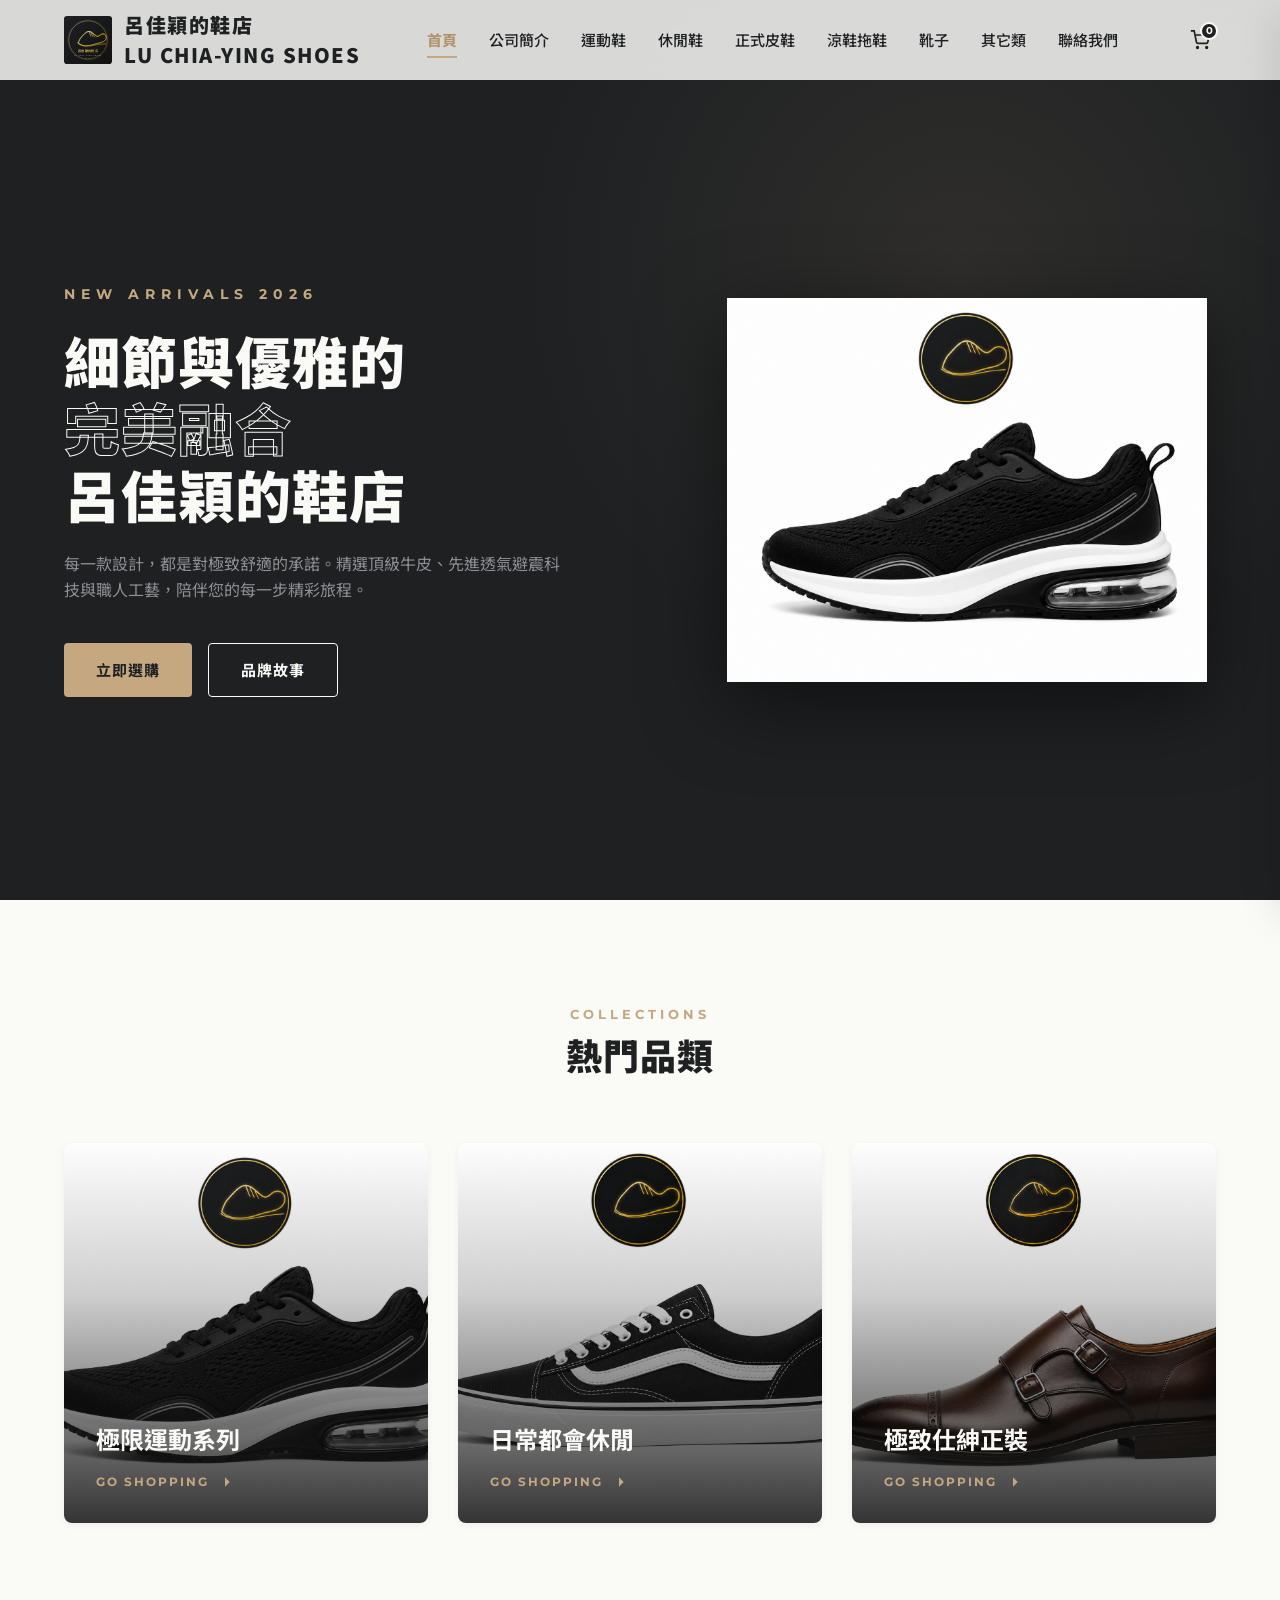
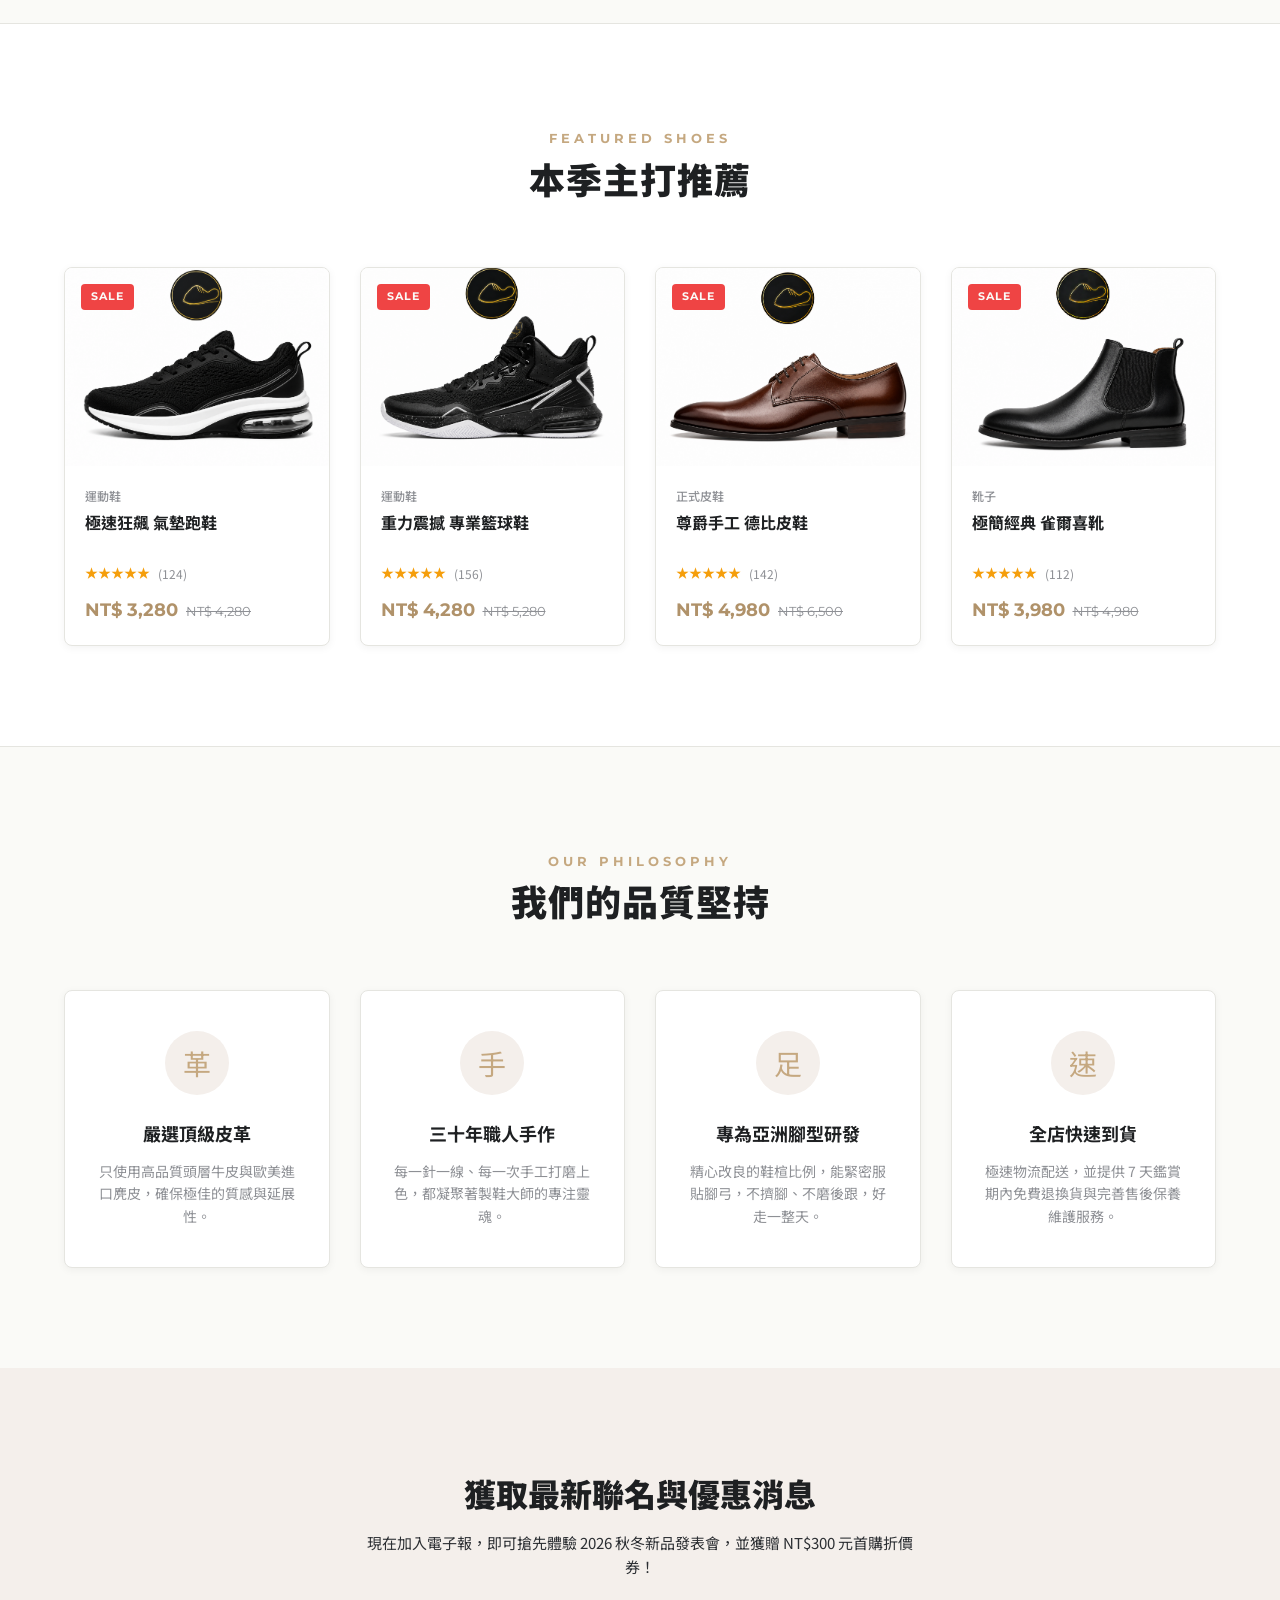
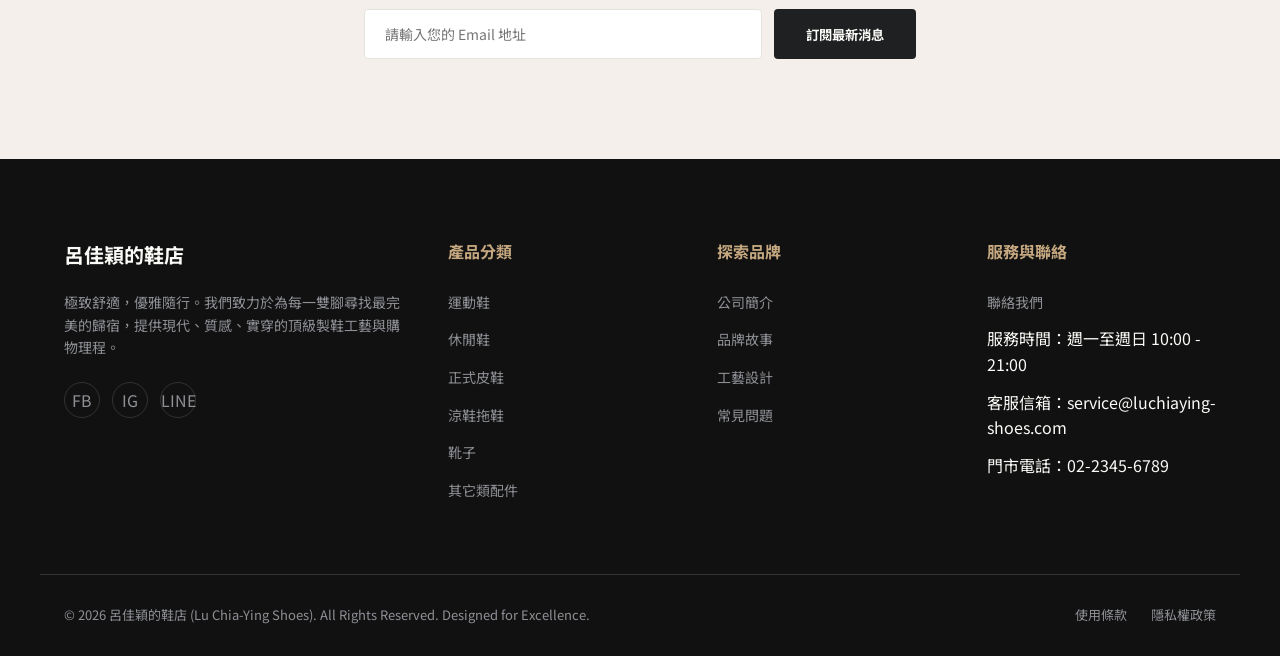
==== commit 601abe32: "Add files via upload" ====
--- a/index.html
+++ b/index.html
@@ -5,8 +5,10 @@
   <meta name="viewport" content="width=device-width, initial-scale=1.0">
   <title>呂佳穎的鞋店 | 質感履精品館 - 每一雙好鞋都是完美的起點</title>
   <meta name="description" content="呂佳穎的鞋店為您精選頂級運動鞋、休閒鞋、正式皮鞋、涼鞋拖鞋與工裝靴。職人手工打造，兼具卓越舒適性與現代極簡美學。全店免運，立即選購！">
+  <meta name="keywords" content="呂佳穎的鞋店,鞋店,運動鞋,休閒鞋,正式皮鞋,涼鞋,拖鞋,工裝靴,靴子,跑鞋,籃球鞋,帆布鞋,樂福鞋,鞋子推薦,舒適鞋款,台灣鞋店,鞋類電商">
   <link rel="stylesheet" href="css/style.css">
-  <link rel="icon" href="assets/images/brand_logo.svg" type="image/svg+xml">
+  <link rel="icon" href="assets/images/呂佳穎的鞋店.svg" type="image/svg+xml">
+  <meta name="google-site-verification" content="3N4fhxF4nMBnulze3tMe7qb8Xu3W7z105M7ga2vpWJ0" />
 </head>
 <body id="page-home">
 
@@ -14,7 +16,7 @@
   <header>
     <div class="container navbar">
       <a href="index.html" class="logo">
-        <img src="assets/images/brand_logo.svg" alt="呂佳穎的鞋店">
+        <img src="assets/images/呂佳穎的鞋店.svg" alt="呂佳穎的鞋店官方品牌Logo" title="呂佳穎的鞋店官方品牌Logo">
         <div>
           <span>呂佳穎的鞋店</span>
           <span class="logo-sub">LU CHIA-YING SHOES</span>
@@ -68,7 +70,7 @@
         </div>
       </div>
       <div class="hero-image">
-        <img src="assets/images/sports_1.svg" alt="主打鞋款">
+        <img src="assets/images/極速狂飆 氣墊跑鞋.PNG" alt="極速狂飆氣墊跑鞋 專業慢跑運動鞋" title="極速狂飆氣墊跑鞋">
       </div>
     </div>
   </section>
@@ -82,21 +84,21 @@
       </div>
       <div class="collections-grid">
         <div class="collection-card" onclick="window.location.href='sports.html'">
-          <img src="assets/images/sports_3.svg" class="collection-img" alt="運動系列">
+          <img src="assets/images/極速狂飆 氣墊跑鞋.PNG" class="collection-img" alt="極速狂飆氣墊跑鞋 專業慢跑運動鞋" title="極速狂飆氣墊跑鞋">
           <div class="collection-overlay">
             <h3 class="collection-title">極限運動系列</h3>
             <span class="collection-link">GO SHOPPING <svg viewBox="0 0 24 24"><path d="M5 12h14M12 5l7 7-7 7"/></svg></span>
           </div>
         </div>
         <div class="collection-card" onclick="window.location.href='casual.html'">
-          <img src="assets/images/casual_2.svg" class="collection-img" alt="日常休閒">
+          <img src="assets/images/經典百搭 帆布板鞋.PNG" class="collection-img" alt="經典百搭帆布板鞋 休閒穿搭鞋款" title="經典百搭帆布板鞋">
           <div class="collection-overlay">
             <h3 class="collection-title">日常都會休閒</h3>
             <span class="collection-link">GO SHOPPING <svg viewBox="0 0 24 24"><path d="M5 12h14M12 5l7 7-7 7"/></svg></span>
           </div>
         </div>
         <div class="collection-card" onclick="window.location.href='formal.html'">
-          <img src="assets/images/formal_1.svg" class="collection-img" alt="商務正裝">
+          <img src="assets/images/英倫雅痞 雙扣孟克鞋.PNG" class="collection-img" alt="英倫雅痞雙扣孟克鞋 男士商務皮鞋" title="英倫雅痞雙扣孟克鞋">
           <div class="collection-overlay">
             <h3 class="collection-title">極致仕紳正裝</h3>
             <span class="collection-link">GO SHOPPING <svg viewBox="0 0 24 24"><path d="M5 12h14M12 5l7 7-7 7"/></svg></span>
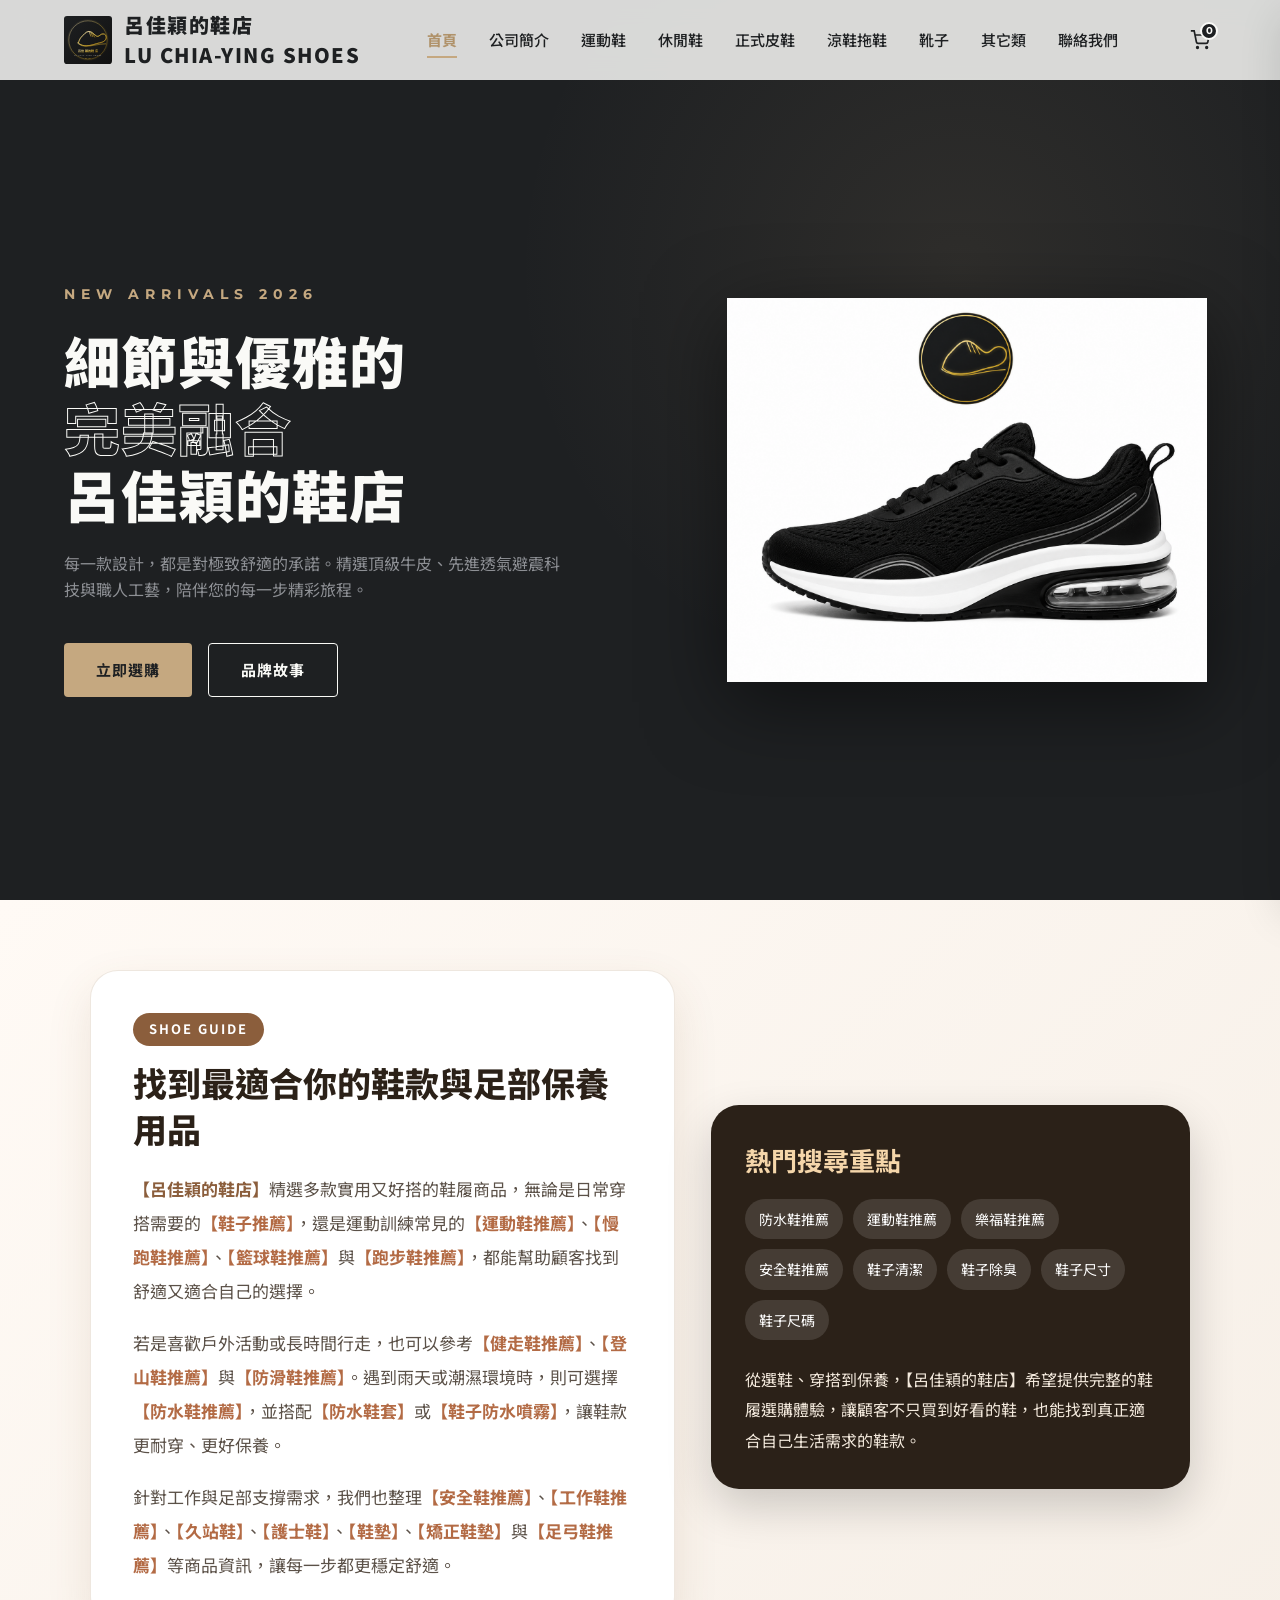
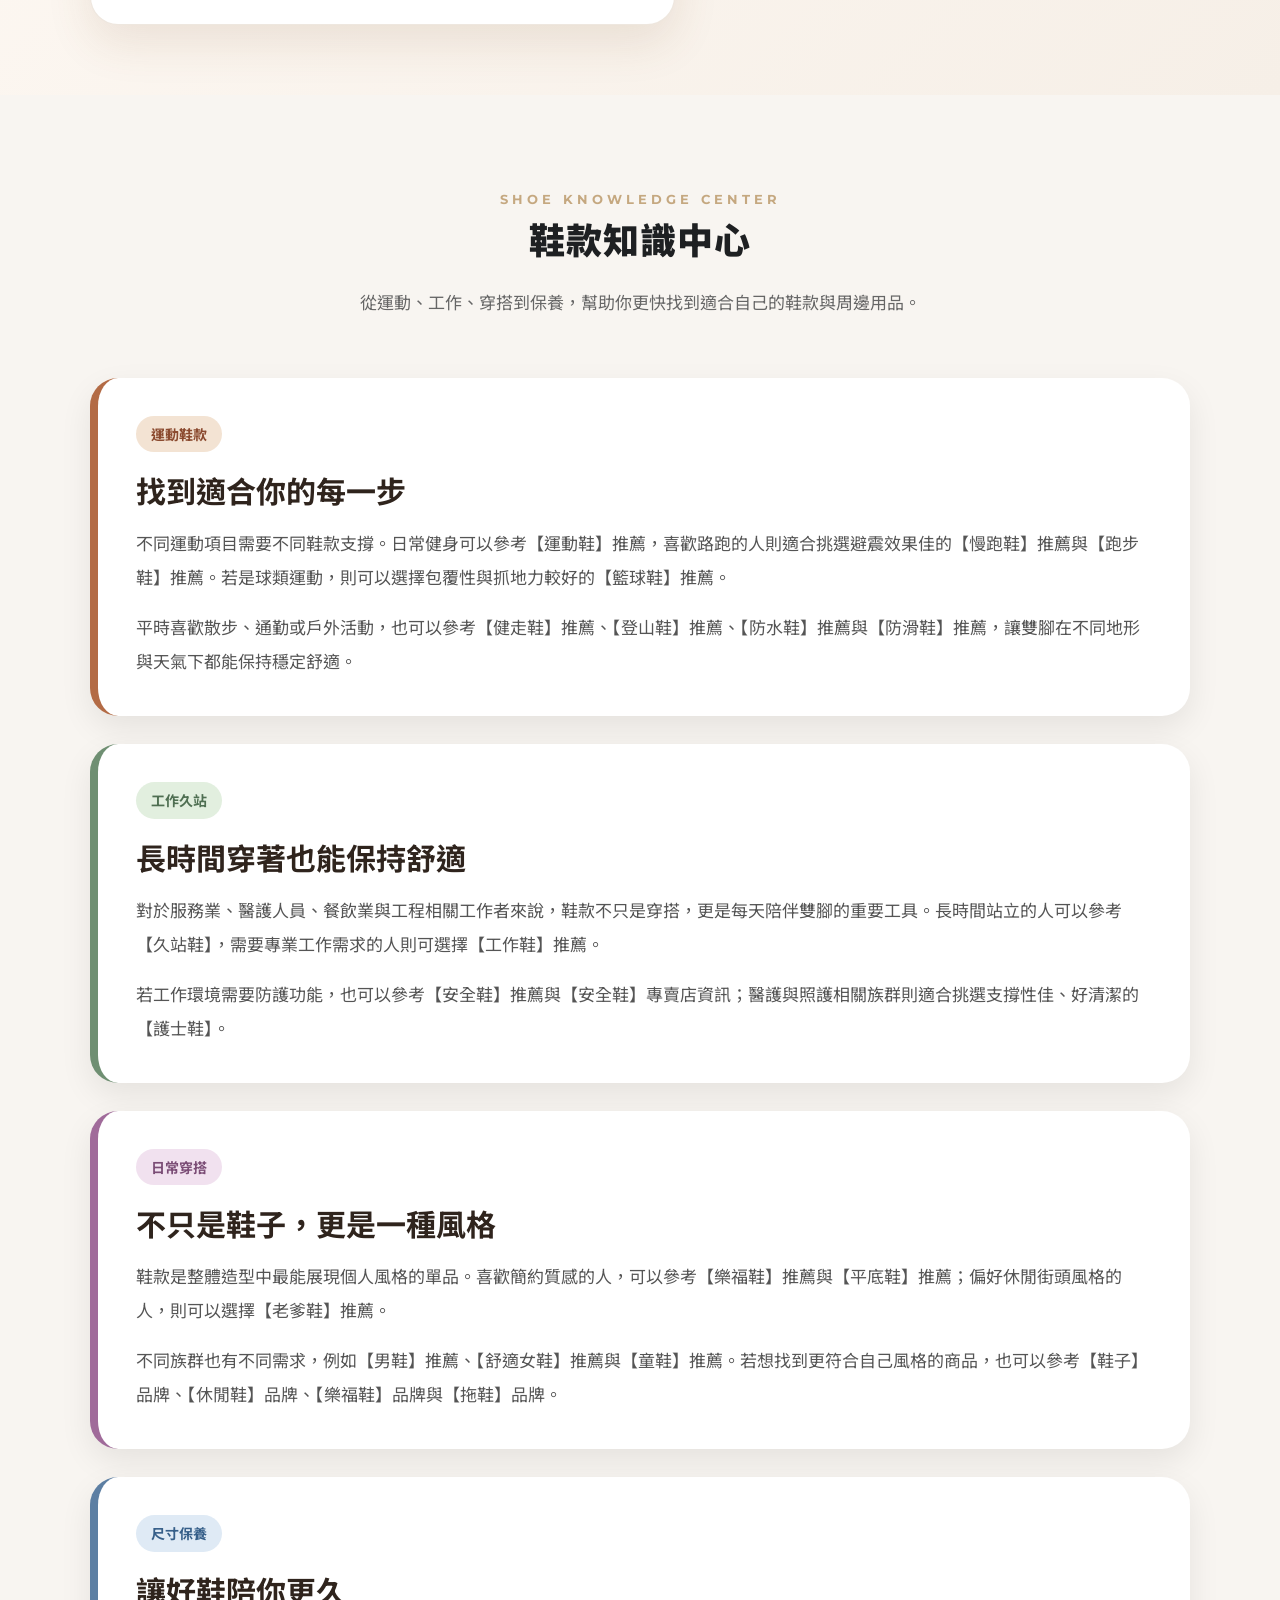
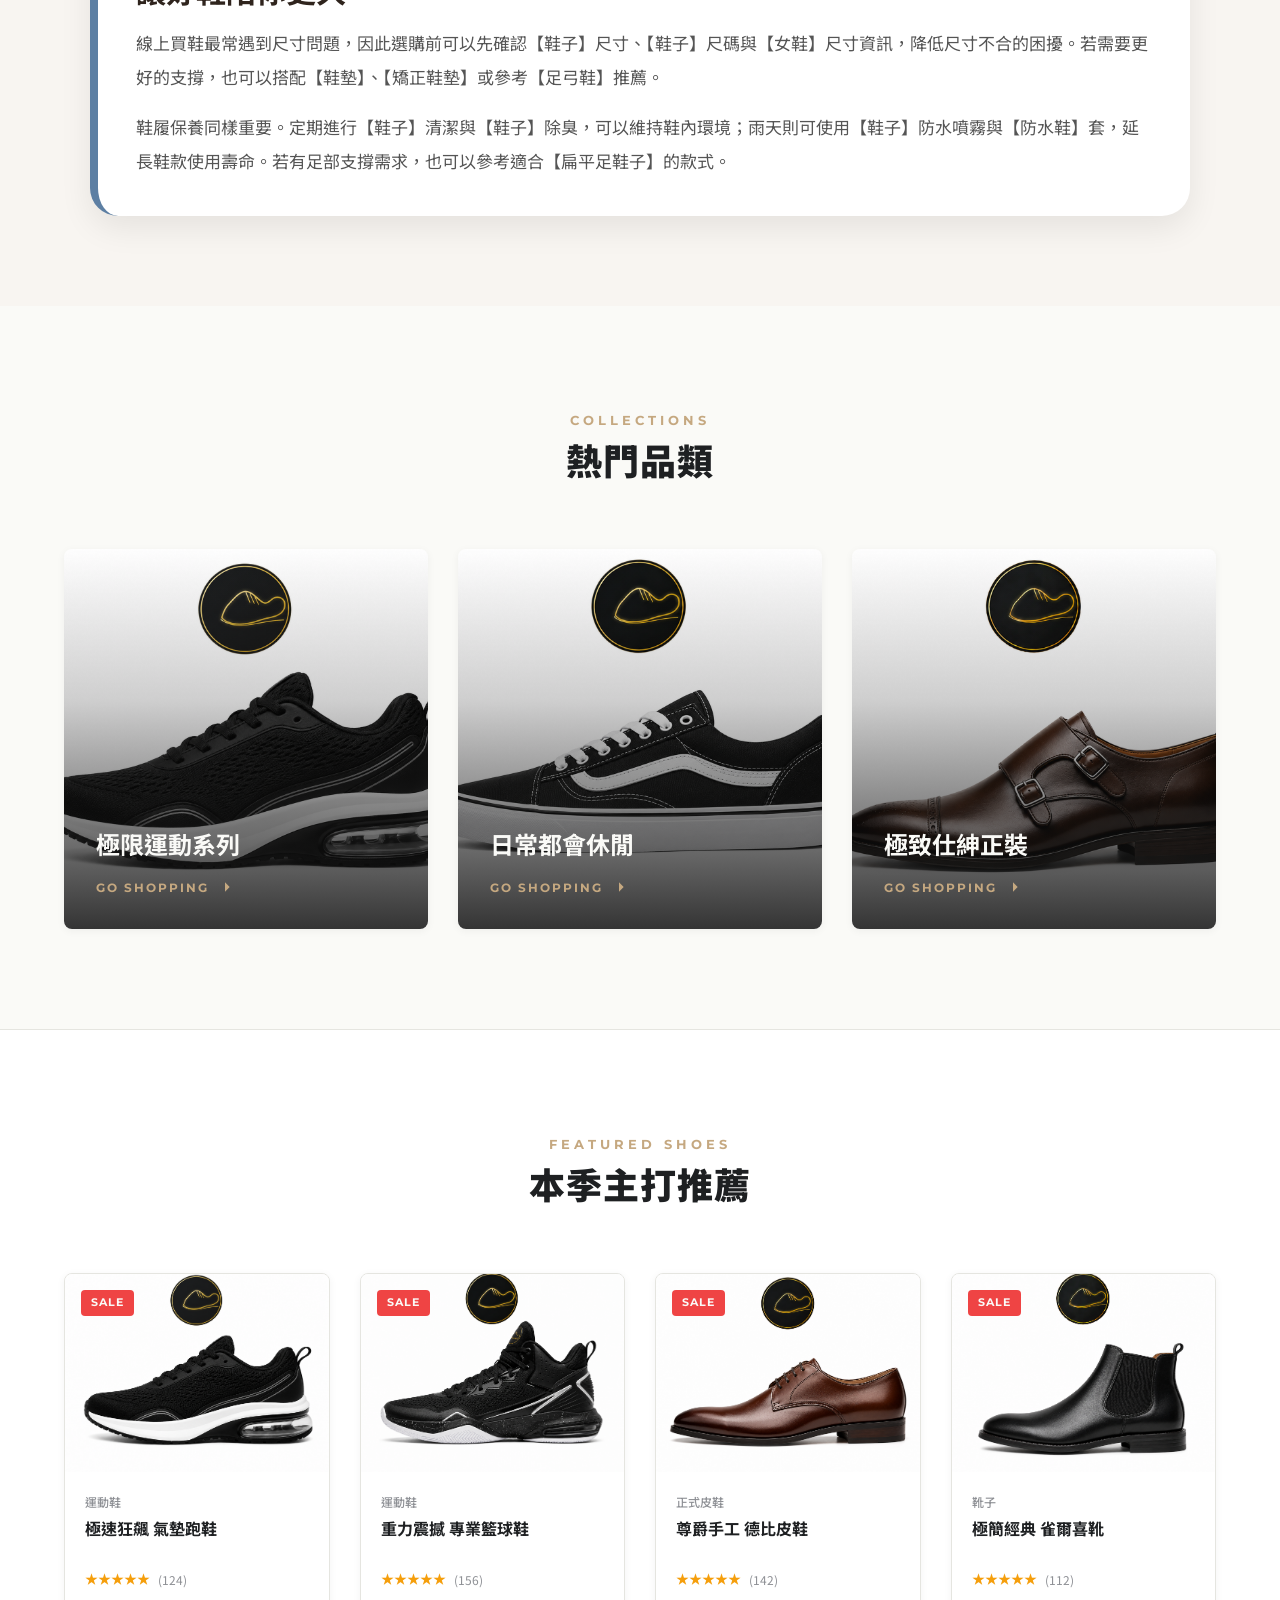
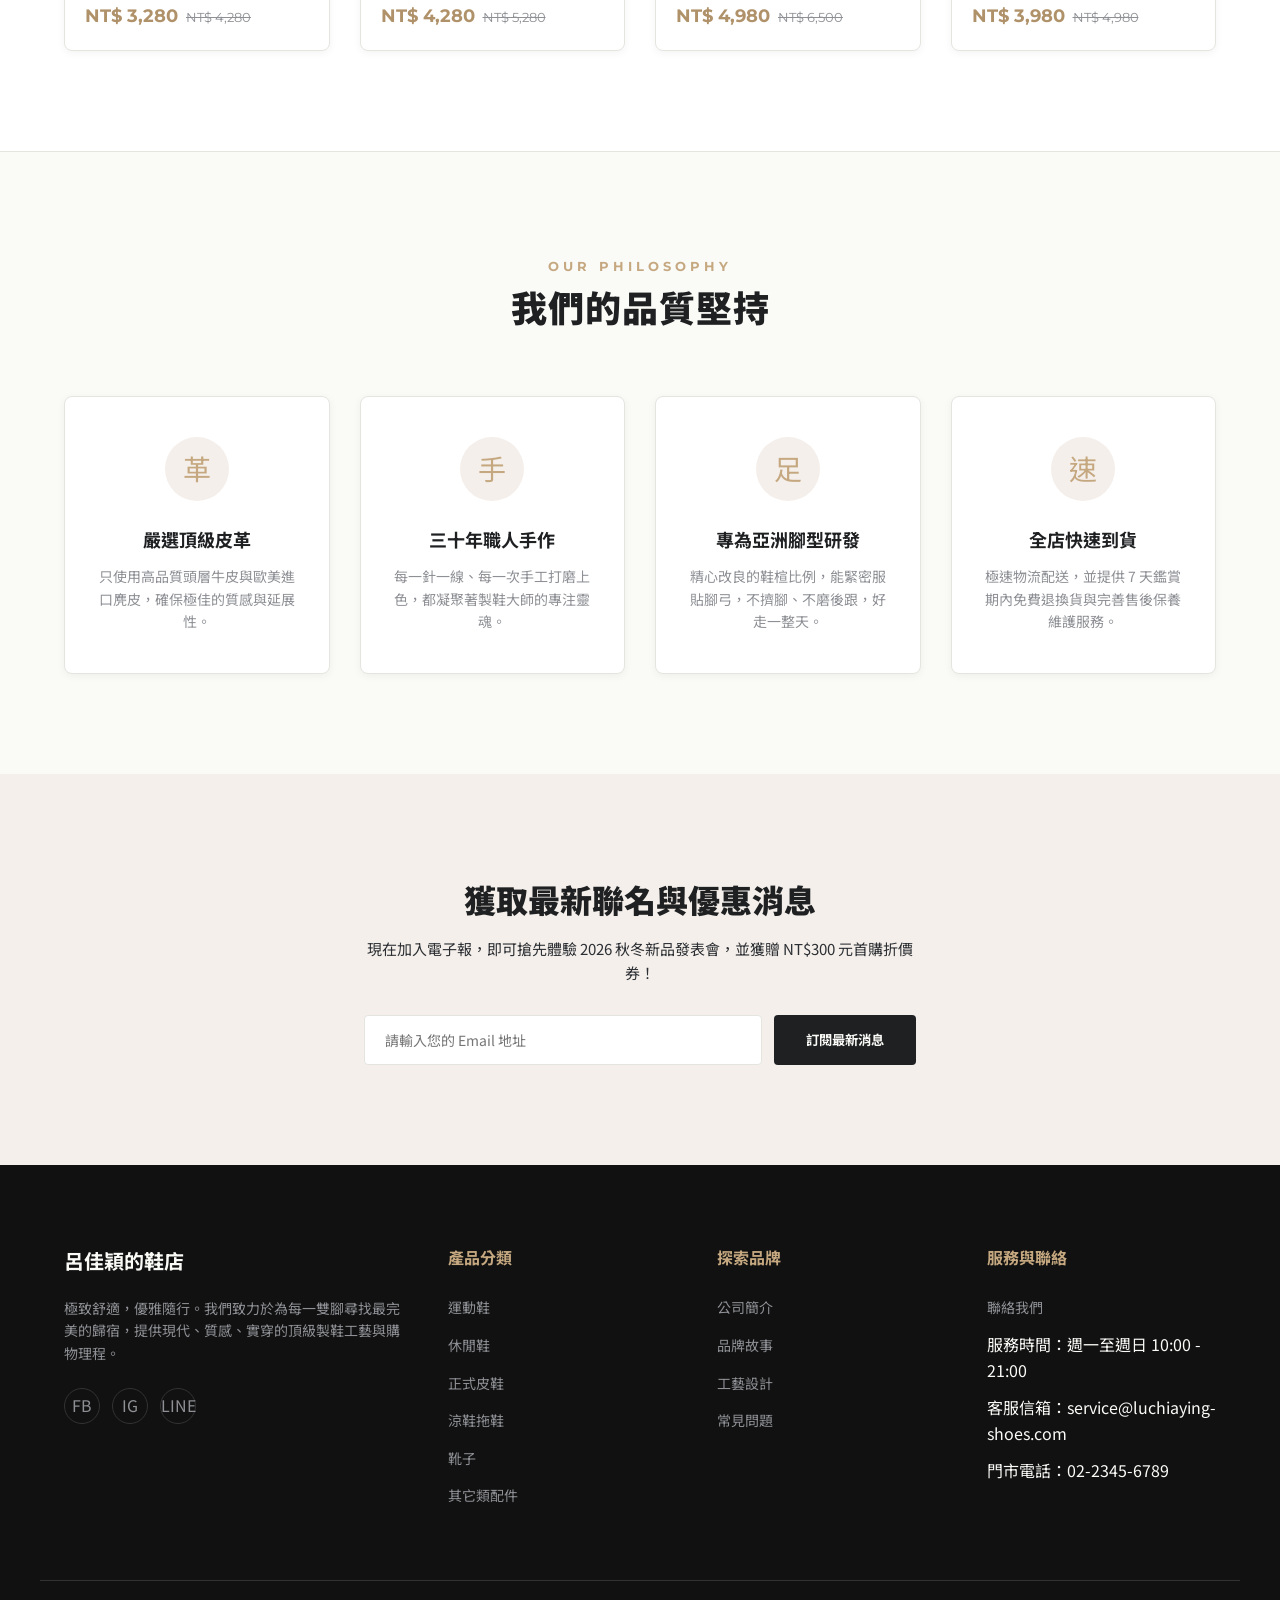
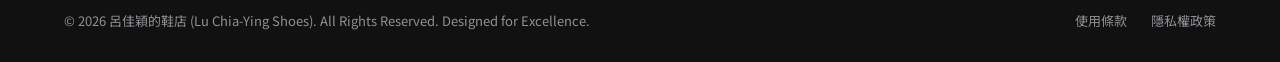
==== commit 9387b883: "Add files via upload" ====
--- a/index.html
+++ b/index.html
@@ -75,6 +75,117 @@
     </div>
   </section>
 
+<!-- SEO Keyword Intro Section -->
+  <section style="padding:70px 20px; background:linear-gradient(135deg,#fffaf5 0%,#f6efe7 100%);">
+    <div style="max-width:1100px; margin:0 auto; display:grid; grid-template-columns:1.1fr 0.9fr; gap:36px; align-items:center;">
+      
+      <div style="background:#ffffff; padding:42px; border-radius:28px; box-shadow:0 18px 45px rgba(120,80,45,0.12); border:1px solid rgba(160,120,80,0.18);">
+        <span style="display:inline-block; margin-bottom:14px; padding:6px 16px; border-radius:999px; background:#8b5e3c; color:#fff; font-size:13px; letter-spacing:2px; font-weight:700;">
+          SHOE GUIDE
+        </span>
+
+        <h2 style="font-size:34px; line-height:1.35; margin:0 0 20px; color:#2b2118; font-weight:800;">
+          找到最適合你的鞋款與足部保養用品
+        </h2>
+
+        <p style="font-size:17px; line-height:2; color:#5b5148; margin:0 0 18px;">
+          <strong style="color:#8b5e3c;">【呂佳穎的鞋店】</strong>精選多款實用又好搭的鞋履商品，無論是日常穿搭需要的<strong style="color:#b36b45;">【鞋子推薦】</strong>，還是運動訓練常見的<strong style="color:#b36b45;">【運動鞋推薦】</strong>、<strong style="color:#b36b45;">【慢跑鞋推薦】</strong>、<strong style="color:#b36b45;">【籃球鞋推薦】</strong>與<strong style="color:#b36b45;">【跑步鞋推薦】</strong>，都能幫助顧客找到舒適又適合自己的選擇。
+        </p>
+
+        <p style="font-size:17px; line-height:2; color:#5b5148; margin:0 0 18px;">
+          若是喜歡戶外活動或長時間行走，也可以參考<strong style="color:#b36b45;">【健走鞋推薦】</strong>、<strong style="color:#b36b45;">【登山鞋推薦】</strong>與<strong style="color:#b36b45;">【防滑鞋推薦】</strong>。遇到雨天或潮濕環境時，則可選擇<strong style="color:#b36b45;">【防水鞋推薦】</strong>，並搭配<strong style="color:#b36b45;">【防水鞋套】</strong>或<strong style="color:#b36b45;">【鞋子防水噴霧】</strong>，讓鞋款更耐穿、更好保養。
+        </p>
+
+        <p style="font-size:17px; line-height:2; color:#5b5148; margin:0;">
+          針對工作與足部支撐需求，我們也整理<strong style="color:#b36b45;">【安全鞋推薦】</strong>、<strong style="color:#b36b45;">【工作鞋推薦】</strong>、<strong style="color:#b36b45;">【久站鞋】</strong>、<strong style="color:#b36b45;">【護士鞋】</strong>、<strong style="color:#b36b45;">【鞋墊】</strong>、<strong style="color:#b36b45;">【矯正鞋墊】</strong>與<strong style="color:#b36b45;">【足弓鞋推薦】</strong>等商品資訊，讓每一步都更穩定舒適。
+        </p>
+      </div>
+
+      <div style="padding:34px; border-radius:28px; background:#2b2118; color:#fff; box-shadow:0 18px 45px rgba(0,0,0,0.18);">
+        <h3 style="font-size:26px; margin:0 0 18px; color:#f5d6aa;">
+          熱門搜尋重點
+        </h3>
+
+        <div style="display:flex; flex-wrap:wrap; gap:10px;">
+          <span style="padding:9px 14px; border-radius:999px; background:rgba(255,255,255,0.12); font-size:14px;">防水鞋推薦</span>
+          <span style="padding:9px 14px; border-radius:999px; background:rgba(255,255,255,0.12); font-size:14px;">運動鞋推薦</span>
+          <span style="padding:9px 14px; border-radius:999px; background:rgba(255,255,255,0.12); font-size:14px;">樂福鞋推薦</span>
+          <span style="padding:9px 14px; border-radius:999px; background:rgba(255,255,255,0.12); font-size:14px;">安全鞋推薦</span>
+          <span style="padding:9px 14px; border-radius:999px; background:rgba(255,255,255,0.12); font-size:14px;">鞋子清潔</span>
+          <span style="padding:9px 14px; border-radius:999px; background:rgba(255,255,255,0.12); font-size:14px;">鞋子除臭</span>
+          <span style="padding:9px 14px; border-radius:999px; background:rgba(255,255,255,0.12); font-size:14px;">鞋子尺寸</span>
+          <span style="padding:9px 14px; border-radius:999px; background:rgba(255,255,255,0.12); font-size:14px;">鞋子尺碼</span>
+        </div>
+
+        <p style="font-size:16px; line-height:1.9; color:#f3e9dc; margin:24px 0 0;">
+          從選鞋、穿搭到保養，【呂佳穎的鞋店】希望提供完整的鞋履選購體驗，讓顧客不只買到好看的鞋，也能找到真正適合自己生活需求的鞋款。
+        </p>
+      </div>
+
+    </div>
+  </section>
+  <section class="section" style="background:#f8f5f1; padding:90px 0;">
+  <div class="container">
+
+    <div class="section-title-wrap">
+      <span class="section-subtitle">SHOE KNOWLEDGE CENTER</span>
+      <h2 class="section-title">鞋款知識中心</h2>
+      <p style="max-width:820px; margin:18px auto 0; color:#666; line-height:1.9; font-size:17px;">
+        從運動、工作、穿搭到保養，幫助你更快找到適合自己的鞋款與周邊用品。
+      </p>
+    </div>
+
+    <div style="display:grid; gap:28px; max-width:1100px; margin:0 auto;">
+
+      <div style="background:#fff; border-radius:28px; padding:38px; box-shadow:0 12px 32px rgba(0,0,0,0.08); border-left:8px solid #B36B45;">
+        <span style="display:inline-block; background:#F3E3D3; color:#8B4A2F; padding:7px 15px; border-radius:999px; font-size:14px; font-weight:700; margin-bottom:14px;">運動鞋款</span>
+        <h3 style="font-size:30px; color:#2F241D; margin:0 0 12px;">找到適合你的每一步</h3>
+        <p style="font-size:17px; line-height:2; color:#555; margin:0 0 16px;">
+          不同運動項目需要不同鞋款支撐。日常健身可以參考【運動鞋】推薦，喜歡路跑的人則適合挑選避震效果佳的【慢跑鞋】推薦與【跑步鞋】推薦。若是球類運動，則可以選擇包覆性與抓地力較好的【籃球鞋】推薦。
+        </p>
+        <p style="font-size:17px; line-height:2; color:#555; margin:0;">
+          平時喜歡散步、通勤或戶外活動，也可以參考【健走鞋】推薦、【登山鞋】推薦、【防水鞋】推薦與【防滑鞋】推薦，讓雙腳在不同地形與天氣下都能保持穩定舒適。
+        </p>
+      </div>
+
+      <div style="background:#fff; border-radius:28px; padding:38px; box-shadow:0 12px 32px rgba(0,0,0,0.08); border-left:8px solid #6F8F72;">
+        <span style="display:inline-block; background:#E2EFDF; color:#4F6F52; padding:7px 15px; border-radius:999px; font-size:14px; font-weight:700; margin-bottom:14px;">工作久站</span>
+        <h3 style="font-size:30px; color:#2F241D; margin:0 0 12px;">長時間穿著也能保持舒適</h3>
+        <p style="font-size:17px; line-height:2; color:#555; margin:0 0 16px;">
+          對於服務業、醫護人員、餐飲業與工程相關工作者來說，鞋款不只是穿搭，更是每天陪伴雙腳的重要工具。長時間站立的人可以參考【久站鞋】，需要專業工作需求的人則可選擇【工作鞋】推薦。
+        </p>
+        <p style="font-size:17px; line-height:2; color:#555; margin:0;">
+          若工作環境需要防護功能，也可以參考【安全鞋】推薦與【安全鞋】專賣店資訊；醫護與照護相關族群則適合挑選支撐性佳、好清潔的【護士鞋】。
+        </p>
+      </div>
+
+      <div style="background:#fff; border-radius:28px; padding:38px; box-shadow:0 12px 32px rgba(0,0,0,0.08); border-left:8px solid #A06B9A;">
+        <span style="display:inline-block; background:#F1E1EF; color:#7B4D76; padding:7px 15px; border-radius:999px; font-size:14px; font-weight:700; margin-bottom:14px;">日常穿搭</span>
+        <h3 style="font-size:30px; color:#2F241D; margin:0 0 12px;">不只是鞋子，更是一種風格</h3>
+        <p style="font-size:17px; line-height:2; color:#555; margin:0 0 16px;">
+          鞋款是整體造型中最能展現個人風格的單品。喜歡簡約質感的人，可以參考【樂福鞋】推薦與【平底鞋】推薦；偏好休閒街頭風格的人，則可以選擇【老爹鞋】推薦。
+        </p>
+        <p style="font-size:17px; line-height:2; color:#555; margin:0;">
+          不同族群也有不同需求，例如【男鞋】推薦、【舒適女鞋】推薦與【童鞋】推薦。若想找到更符合自己風格的商品，也可以參考【鞋子】品牌、【休閒鞋】品牌、【樂福鞋】品牌與【拖鞋】品牌。
+        </p>
+      </div>
+
+      <div style="background:#fff; border-radius:28px; padding:38px; box-shadow:0 12px 32px rgba(0,0,0,0.08); border-left:8px solid #5D7FA3;">
+        <span style="display:inline-block; background:#DFEAF5; color:#365F89; padding:7px 15px; border-radius:999px; font-size:14px; font-weight:700; margin-bottom:14px;">尺寸保養</span>
+        <h3 style="font-size:30px; color:#2F241D; margin:0 0 12px;">讓好鞋陪你更久</h3>
+        <p style="font-size:17px; line-height:2; color:#555; margin:0 0 16px;">
+          線上買鞋最常遇到尺寸問題，因此選購前可以先確認【鞋子】尺寸、【鞋子】尺碼與【女鞋】尺寸資訊，降低尺寸不合的困擾。若需要更好的支撐，也可以搭配【鞋墊】、【矯正鞋墊】或參考【足弓鞋】推薦。
+        </p>
+        <p style="font-size:17px; line-height:2; color:#555; margin:0;">
+          鞋履保養同樣重要。定期進行【鞋子】清潔與【鞋子】除臭，可以維持鞋內環境；雨天則可使用【鞋子】防水噴霧與【防水鞋】套，延長鞋款使用壽命。若有足部支撐需求，也可以參考適合【扁平足鞋子】的款式。
+        </p>
+      </div>
+
+    </div>
+
+  </div>
+</section>
+
   <!-- Popular Collections -->
   <section class="section">
     <div class="container">
